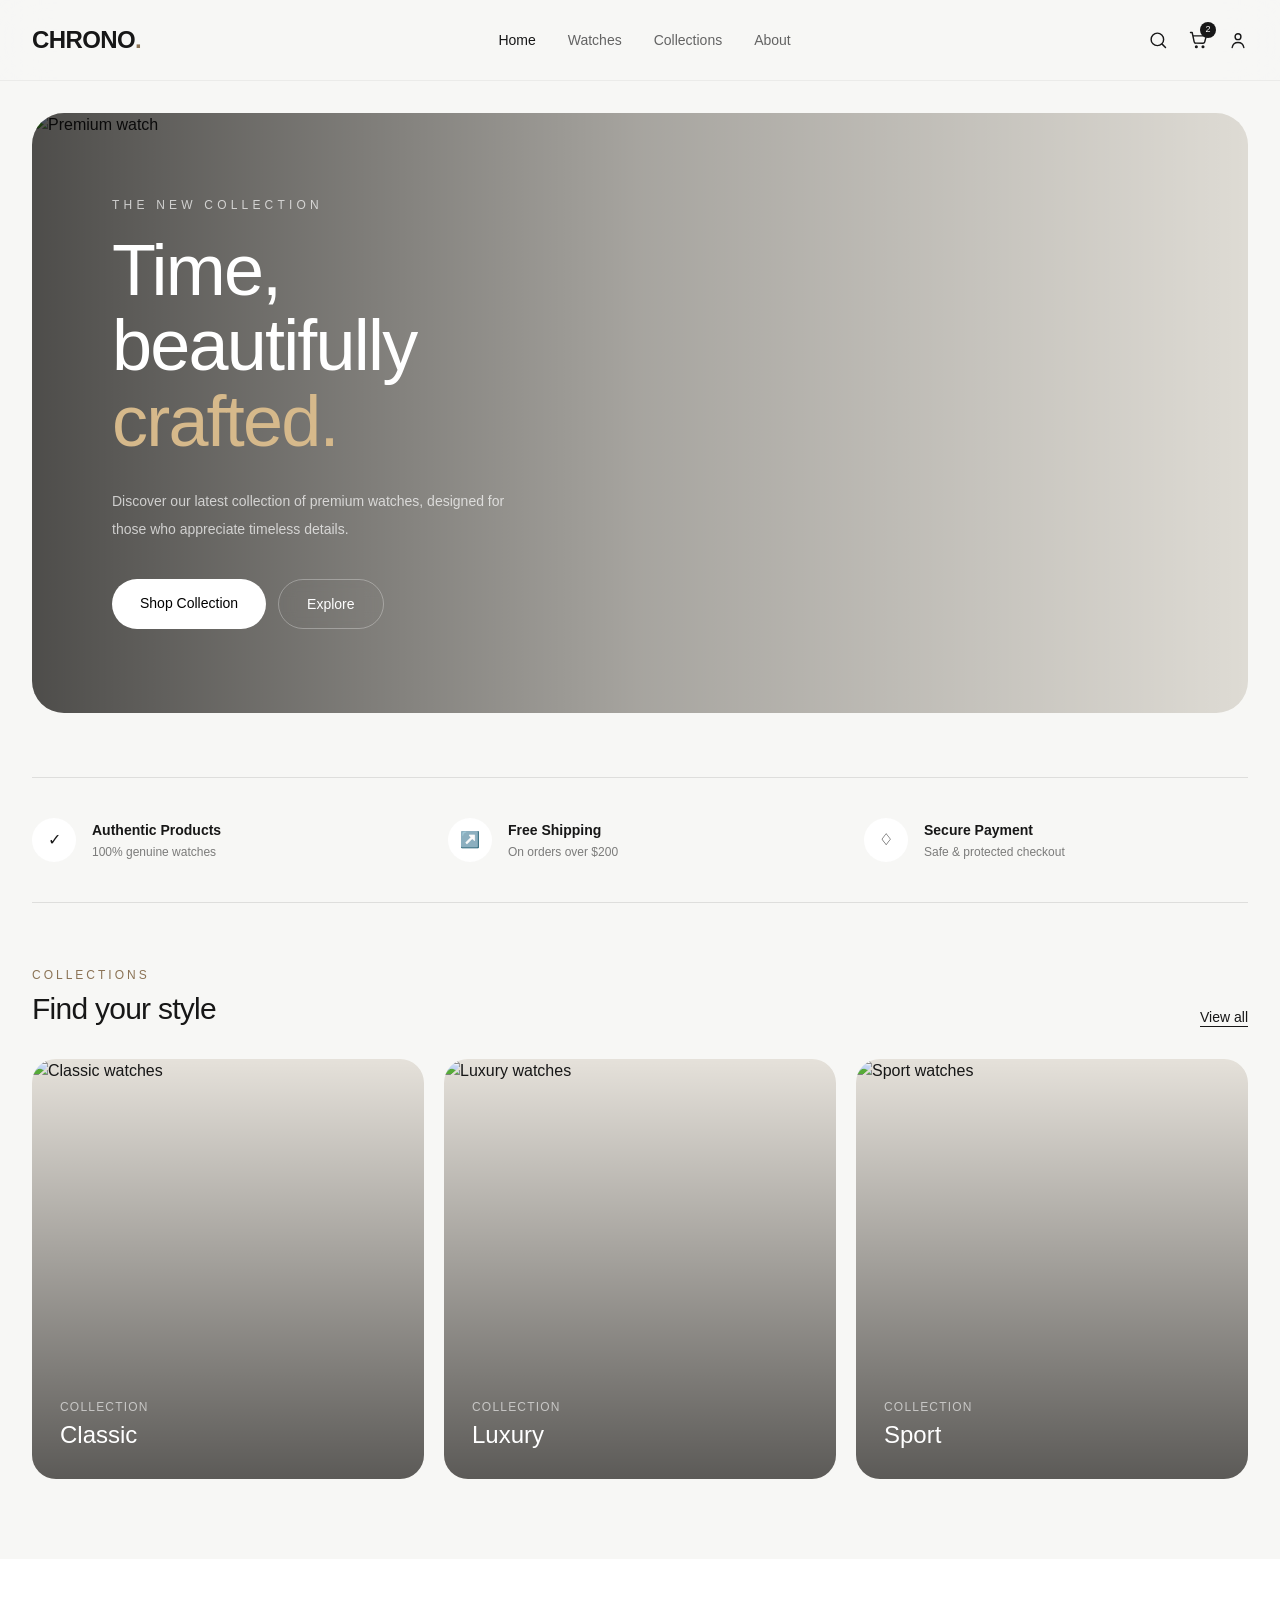
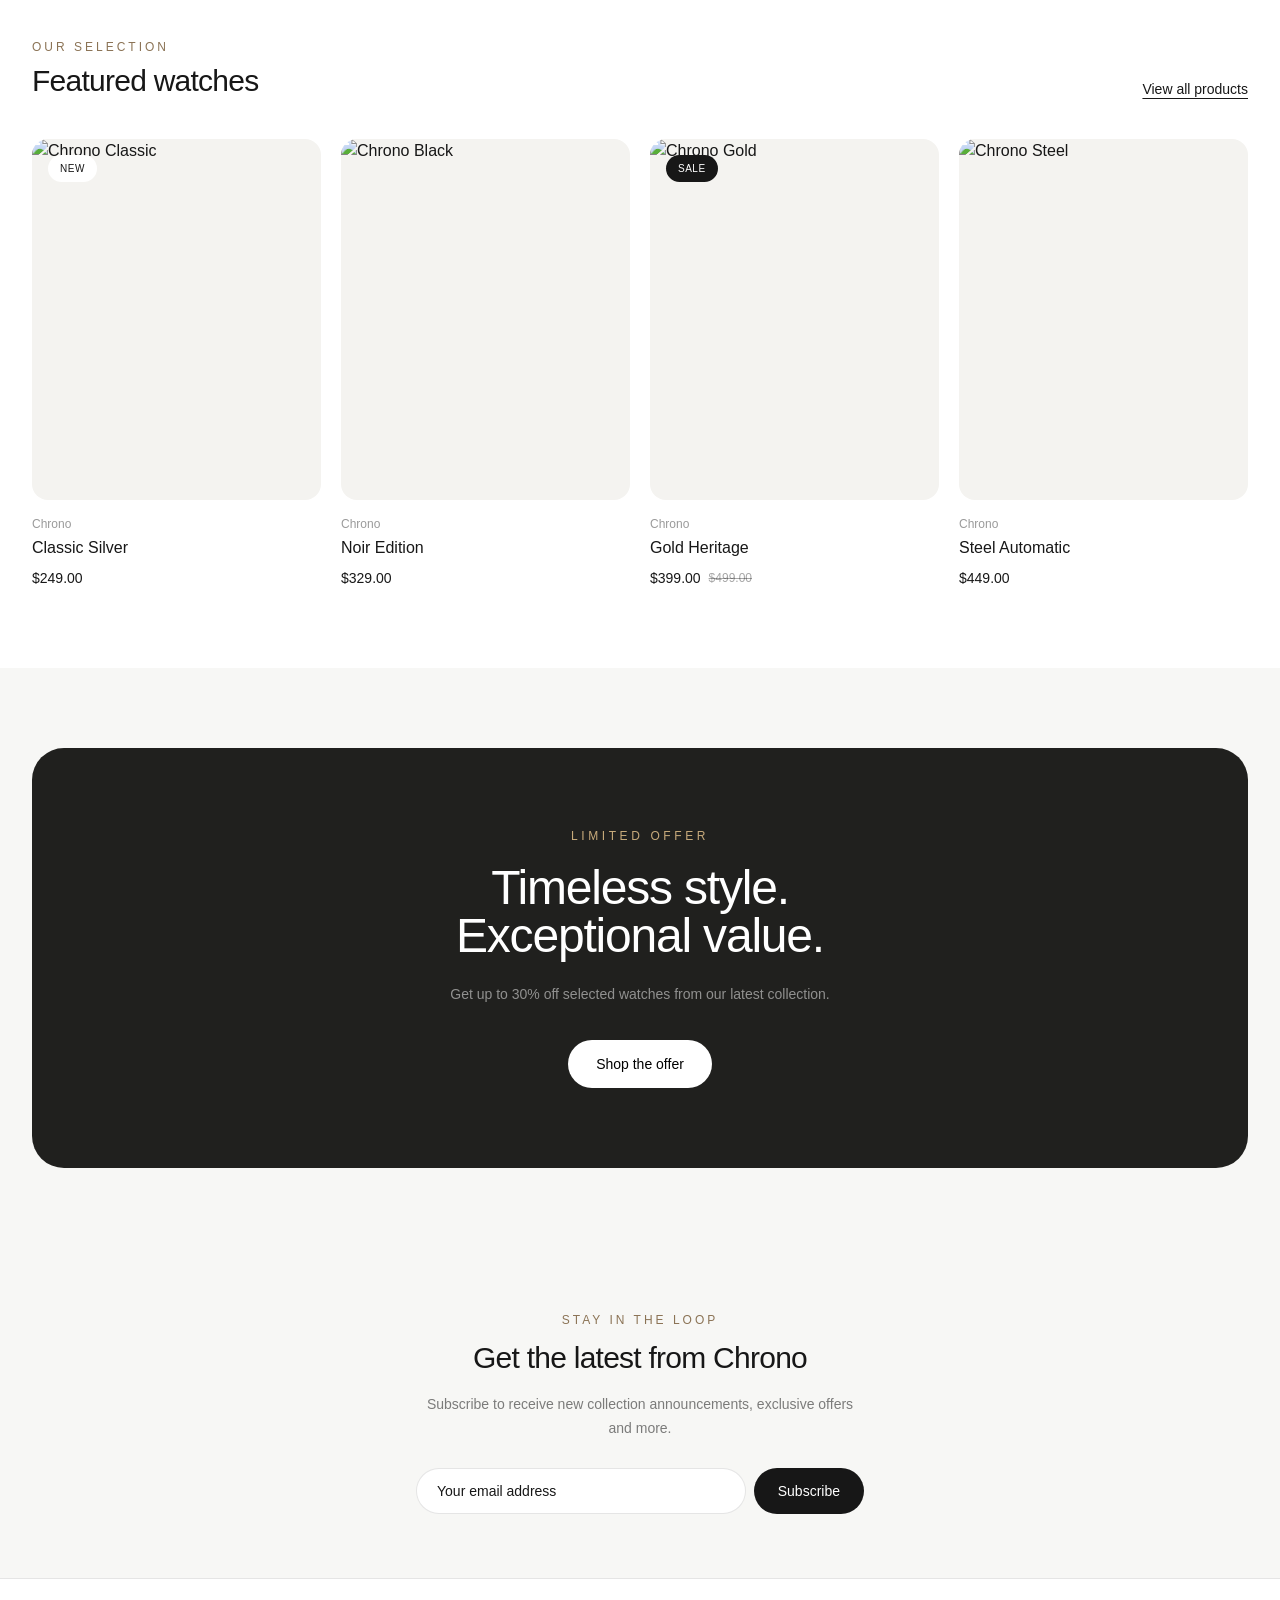
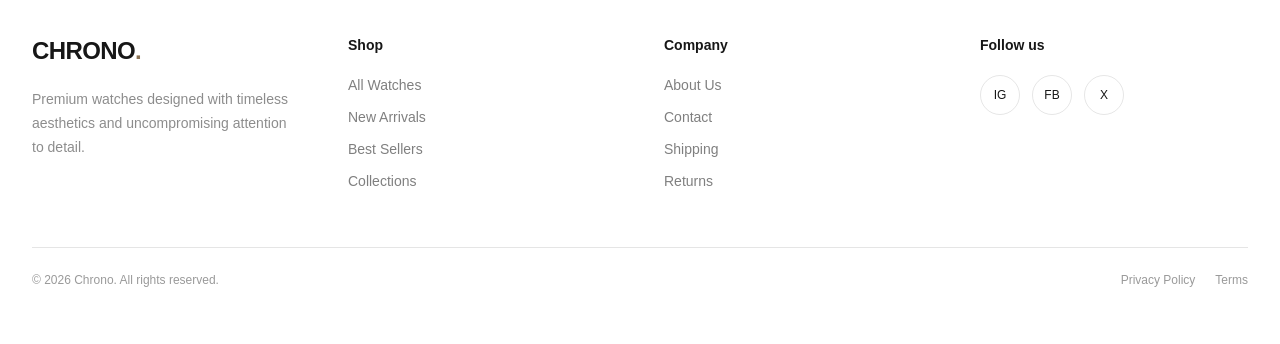
==== index.html @ 361a2988 "Initial commit - Watch Store with Tailwind CSS" ====
<!doctype html>
<html lang="en">
  <head>
    <meta charset="UTF-8" />
    <meta name="viewport" content="width=device-width, initial-scale=1.0" />
    <link href="./output.css" rel="stylesheet" />

    <title>Chrono — Premium Watches</title>

    <script src="https://cdn.tailwindcss.com"></script>

    <script>
      tailwind.config = {
        theme: {
          extend: {
            fontFamily: {
              sans: ["Inter", "sans-serif"],
            },
          },
        },
      };
    </script>
  </head>

  <body class="bg-[#f7f7f5] text-[#171717]">
    <!-- ================= HEADER ================= -->
    <header class="sticky top-0 z-50 border-b border-black/5 bg-[#f7f7f5]/90 backdrop-blur-xl">
      <div class="mx-auto flex h-20 max-w-7xl items-center justify-between px-6 lg:px-8">
        <!-- Logo -->
        <a href="#" class="text-2xl font-semibold tracking-tight"> CHRONO<span class="text-[#8b7355]">.</span> </a>

        <!-- Navigation -->
        <nav class="hidden items-center gap-8 md:flex">
          <a href="#" class="text-sm font-medium transition hover:text-[#8b7355]"> Home </a>

          <a href="#" class="text-sm text-black/60 transition hover:text-[#8b7355]"> Watches </a>

          <a href="#" class="text-sm text-black/60 transition hover:text-[#8b7355]"> Collections </a>

          <a href="#" class="text-sm text-black/60 transition hover:text-[#8b7355]"> About </a>
        </nav>

        <!-- Actions -->
        <div class="flex items-center gap-5">
          <!-- Search -->
          <button class="hidden sm:block">
            <svg xmlns="http://www.w3.org/2000/svg" class="h-5 w-5" fill="none" viewBox="0 0 24 24" stroke="currentColor" stroke-width="1.7">
              <path stroke-linecap="round" stroke-linejoin="round" d="m21 21-4.35-4.35m2.1-5.4a7.5 7.5 0 1 1-15 0 7.5 7.5 0 0 1 15 0Z" />
            </svg>
          </button>

          <!-- Cart -->
          <button class="relative">
            <svg xmlns="http://www.w3.org/2000/svg" class="h-5 w-5" fill="none" viewBox="0 0 24 24" stroke="currentColor" stroke-width="1.7">
              <path stroke-linecap="round" stroke-linejoin="round" d="M3 3h2l2.4 11.2a2 2 0 0 0 2 1.6h8.7a2 2 0 0 0 1.9-1.4L22 7H6" />
              <circle cx="10" cy="20" r="1" />
              <circle cx="18" cy="20" r="1" />
            </svg>

            <span class="absolute -right-2 -top-2 flex h-4 w-4 items-center justify-center rounded-full bg-[#171717] text-[9px] text-white"> 2 </span>
          </button>

          <!-- Account -->
          <button class="hidden sm:block">
            <svg xmlns="http://www.w3.org/2000/svg" class="h-5 w-5" fill="none" viewBox="0 0 24 24" stroke="currentColor" stroke-width="1.7">
              <circle cx="12" cy="8" r="3.5" />
              <path stroke-linecap="round" d="M5 21c.7-4 3-6 7-6s6.3 2 7 6" />
            </svg>
          </button>

          <!-- Mobile menu -->
          <button class="md:hidden">
            <svg xmlns="http://www.w3.org/2000/svg" class="h-6 w-6" fill="none" viewBox="0 0 24 24" stroke="currentColor" stroke-width="1.7">
              <path stroke-linecap="round" d="M4 7h16M4 12h16M4 17h16" />
            </svg>
          </button>
        </div>
      </div>
    </header>

    <!-- ================= HERO ================= -->
    <main>
      <section class="mx-auto max-w-7xl px-6 pt-8 lg:px-8">
        <div class="relative min-h-[600px] overflow-hidden rounded-[2rem] bg-[#dedbd4]">
          <!-- Background -->
          <img
            src="https://images.unsplash.com/photo-1523275335684-37898b6baf30?auto=format&fit=crop&w=1800&q=85"
            alt="Premium watch"
            class="absolute inset-0 h-full w-full object-cover"
          />

          <!-- Overlay -->
          <div class="absolute inset-0 bg-gradient-to-r from-black/65 via-black/25 to-transparent"></div>

          <!-- Content -->
          <div class="relative flex min-h-[600px] max-w-xl items-center px-8 py-16 sm:px-14 lg:px-20">
            <div class="text-white">
              <p class="mb-5 text-xs font-medium uppercase tracking-[0.35em] text-white/70">The New Collection</p>

              <h1 class="text-5xl font-medium leading-[1.05] tracking-tight sm:text-6xl lg:text-7xl">
                Time,
                <br />
                beautifully
                <br />
                <span class="text-[#d6b98b]">crafted.</span>
              </h1>

              <p class="mt-7 max-w-md text-sm leading-7 text-white/70">
                Discover our latest collection of premium watches, designed for those who appreciate timeless details.
              </p>

              <div class="mt-9 flex flex-wrap gap-3">
                <a href="#" class="rounded-full bg-white px-7 py-3.5 text-sm font-medium text-black transition hover:bg-[#d6b98b]">
                  Shop Collection
                </a>

                <a
                  href="#"
                  class="rounded-full border border-white/30 px-7 py-3.5 text-sm font-medium text-white backdrop-blur-sm transition hover:bg-white/10"
                >
                  Explore
                </a>
              </div>
            </div>
          </div>
        </div>
      </section>

      <!-- ================= FEATURES ================= -->
      <section class="mx-auto max-w-7xl px-6 py-16 lg:px-8">
        <div class="grid gap-8 border-y border-black/10 py-10 sm:grid-cols-3">
          <div class="flex items-center gap-4">
            <div class="flex h-11 w-11 items-center justify-center rounded-full bg-white">✓</div>

            <div>
              <h3 class="text-sm font-semibold">Authentic Products</h3>
              <p class="mt-1 text-xs text-black/50">100% genuine watches</p>
            </div>
          </div>

          <div class="flex items-center gap-4">
            <div class="flex h-11 w-11 items-center justify-center rounded-full bg-white">↗</div>

            <div>
              <h3 class="text-sm font-semibold">Free Shipping</h3>
              <p class="mt-1 text-xs text-black/50">On orders over $200</p>
            </div>
          </div>

          <div class="flex items-center gap-4">
            <div class="flex h-11 w-11 items-center justify-center rounded-full bg-white">♢</div>

            <div>
              <h3 class="text-sm font-semibold">Secure Payment</h3>
              <p class="mt-1 text-xs text-black/50">Safe & protected checkout</p>
            </div>
          </div>
        </div>
      </section>

      <!-- ================= CATEGORIES ================= -->
      <section class="mx-auto max-w-7xl px-6 pb-20 lg:px-8">
        <div class="mb-8 flex items-end justify-between">
          <div>
            <p class="text-xs uppercase tracking-[0.25em] text-[#8b7355]">Collections</p>

            <h2 class="mt-2 text-3xl font-medium tracking-tight">Find your style</h2>
          </div>

          <a href="#" class="hidden text-sm font-medium underline underline-offset-4 sm:block"> View all </a>
        </div>

        <div class="grid gap-5 sm:grid-cols-3">
          <!-- Category -->
          <a href="#" class="group relative h-[420px] overflow-hidden rounded-3xl bg-[#e5e1da]">
            <img
              src="https://images.unsplash.com/photo-1547996160-81dfa63595aa?auto=format&fit=crop&w=900&q=80"
              class="h-full w-full object-cover transition duration-700 group-hover:scale-105"
              alt="Classic watches"
            />

            <div class="absolute inset-0 bg-gradient-to-t from-black/60 to-transparent"></div>

            <div class="absolute bottom-7 left-7 text-white">
              <p class="text-xs uppercase tracking-widest text-white/60">Collection</p>
              <h3 class="mt-1 text-2xl font-medium">Classic</h3>
            </div>
          </a>

          <!-- Category -->
          <a href="#" class="group relative h-[420px] overflow-hidden rounded-3xl bg-[#e5e1da]">
            <img
              src="https://images.unsplash.com/photo-1524805444758-089113d48a6d?auto=format&fit=crop&w=900&q=80"
              class="h-full w-full object-cover transition duration-700 group-hover:scale-105"
              alt="Luxury watches"
            />

            <div class="absolute inset-0 bg-gradient-to-t from-black/60 to-transparent"></div>

            <div class="absolute bottom-7 left-7 text-white">
              <p class="text-xs uppercase tracking-widest text-white/60">Collection</p>
              <h3 class="mt-1 text-2xl font-medium">Luxury</h3>
            </div>
          </a>

          <!-- Category -->
          <a href="#" class="group relative h-[420px] overflow-hidden rounded-3xl bg-[#e5e1da]">
            <img
              src="https://images.unsplash.com/photo-1539874754764-5a96559165b0?auto=format&fit=crop&w=900&q=80"
              class="h-full w-full object-cover transition duration-700 group-hover:scale-105"
              alt="Sport watches"
            />

            <div class="absolute inset-0 bg-gradient-to-t from-black/60 to-transparent"></div>

            <div class="absolute bottom-7 left-7 text-white">
              <p class="text-xs uppercase tracking-widest text-white/60">Collection</p>
              <h3 class="mt-1 text-2xl font-medium">Sport</h3>
            </div>
          </a>
        </div>
      </section>

      <!-- ================= PRODUCTS ================= -->
      <section class="bg-white">
        <div class="mx-auto max-w-7xl px-6 py-20 lg:px-8">
          <div class="mb-10 flex items-end justify-between">
            <div>
              <p class="text-xs uppercase tracking-[0.25em] text-[#8b7355]">Our Selection</p>

              <h2 class="mt-2 text-3xl font-medium tracking-tight">Featured watches</h2>
            </div>

            <a href="#" class="hidden text-sm font-medium underline underline-offset-4 sm:block"> View all products </a>
          </div>

          <div class="grid gap-x-5 gap-y-10 sm:grid-cols-2 lg:grid-cols-4">
            <!-- Product -->
            <article class="group">
              <div class="relative aspect-[4/5] overflow-hidden rounded-2xl bg-[#f4f3f0]">
                <span class="absolute left-4 top-4 z-10 rounded-full bg-white px-3 py-1.5 text-[10px] font-medium uppercase tracking-wider">
                  New
                </span>

                <button
                  class="absolute right-4 top-4 z-10 flex h-9 w-9 items-center justify-center rounded-full bg-white opacity-0 shadow-sm transition group-hover:opacity-100"
                >
                  ♡
                </button>

                <img
                  src="https://images.unsplash.com/photo-1523170335258-f5ed11844f49?auto=format&fit=crop&w=700&q=85"
                  alt="Chrono Classic"
                  class="h-full w-full object-cover transition duration-500 group-hover:scale-105"
                />
              </div>

              <div class="mt-4">
                <p class="text-xs text-black/40">Chrono</p>
                <h3 class="mt-1 font-medium">Classic Silver</h3>
                <p class="mt-2 text-sm">$249.00</p>
              </div>
            </article>

            <!-- Product -->
            <article class="group">
              <div class="relative aspect-[4/5] overflow-hidden rounded-2xl bg-[#f4f3f0]">
                <button
                  class="absolute right-4 top-4 z-10 flex h-9 w-9 items-center justify-center rounded-full bg-white opacity-0 shadow-sm transition group-hover:opacity-100"
                >
                  ♡
                </button>

                <img
                  src="https://images.unsplash.com/photo-1508057198894-247b23fe5ade?auto=format&fit=crop&w=700&q=85"
                  alt="Chrono Black"
                  class="h-full w-full object-cover transition duration-500 group-hover:scale-105"
                />
              </div>

              <div class="mt-4">
                <p class="text-xs text-black/40">Chrono</p>
                <h3 class="mt-1 font-medium">Noir Edition</h3>
                <p class="mt-2 text-sm">$329.00</p>
              </div>
            </article>

            <!-- Product -->
            <article class="group">
              <div class="relative aspect-[4/5] overflow-hidden rounded-2xl bg-[#f4f3f0]">
                <span
                  class="absolute left-4 top-4 z-10 rounded-full bg-[#171717] px-3 py-1.5 text-[10px] font-medium uppercase tracking-wider text-white"
                >
                  Sale
                </span>

                <button
                  class="absolute right-4 top-4 z-10 flex h-9 w-9 items-center justify-center rounded-full bg-white opacity-0 shadow-sm transition group-hover:opacity-100"
                >
                  ♡
                </button>

                <img
                  src="https://images.unsplash.com/photo-1524805444758-089113d48a6d?auto=format&fit=crop&w=700&q=85"
                  alt="Chrono Gold"
                  class="h-full w-full object-cover transition duration-500 group-hover:scale-105"
                />
              </div>

              <div class="mt-4">
                <p class="text-xs text-black/40">Chrono</p>
                <h3 class="mt-1 font-medium">Gold Heritage</h3>

                <div class="mt-2 flex items-center gap-2">
                  <span class="text-sm">$399.00</span>
                  <span class="text-xs text-black/35 line-through"> $499.00 </span>
                </div>
              </div>
            </article>

            <!-- Product -->
            <article class="group">
              <div class="relative aspect-[4/5] overflow-hidden rounded-2xl bg-[#f4f3f0]">
                <button
                  class="absolute right-4 top-4 z-10 flex h-9 w-9 items-center justify-center rounded-full bg-white opacity-0 shadow-sm transition group-hover:opacity-100"
                >
                  ♡
                </button>

                <img
                  src="https://images.unsplash.com/photo-1522312346375-d1a52e2b99b3?auto=format&fit=crop&w=700&q=85"
                  alt="Chrono Steel"
                  class="h-full w-full object-cover transition duration-500 group-hover:scale-105"
                />
              </div>

              <div class="mt-4">
                <p class="text-xs text-black/40">Chrono</p>
                <h3 class="mt-1 font-medium">Steel Automatic</h3>
                <p class="mt-2 text-sm">$449.00</p>
              </div>
            </article>
          </div>
        </div>
      </section>

      <!-- ================= PROMO ================= -->
      <section class="mx-auto max-w-7xl px-6 py-20 lg:px-8">
        <div class="relative overflow-hidden rounded-[2rem] bg-[#20201e] px-8 py-20 text-center text-white sm:px-16">
          <div class="relative z-10 mx-auto max-w-2xl">
            <p class="text-xs uppercase tracking-[0.3em] text-[#c7aa7b]">Limited Offer</p>

            <h2 class="mt-5 text-4xl font-medium tracking-tight sm:text-5xl">
              Timeless style.
              <br />
              Exceptional value.
            </h2>

            <p class="mx-auto mt-5 max-w-lg text-sm leading-7 text-white/50">Get up to 30% off selected watches from our latest collection.</p>

            <a href="#" class="mt-8 inline-flex rounded-full bg-white px-7 py-3.5 text-sm font-medium text-black transition hover:bg-[#d6b98b]">
              Shop the offer
            </a>
          </div>
        </div>
      </section>

      <!-- ================= NEWSLETTER ================= -->
      <section class="mx-auto max-w-3xl px-6 py-16 text-center">
        <p class="text-xs uppercase tracking-[0.25em] text-[#8b7355]">Stay in the loop</p>

        <h2 class="mt-3 text-3xl font-medium tracking-tight">Get the latest from Chrono</h2>

        <p class="mx-auto mt-4 max-w-md text-sm leading-6 text-black/50">
          Subscribe to receive new collection announcements, exclusive offers and more.
        </p>

        <form class="mx-auto mt-7 flex max-w-md gap-2">
          <input
            type="email"
            placeholder="Your email address"
            class="min-w-0 flex-1 rounded-full border border-black/10 bg-white px-5 py-3 text-sm outline-none transition focus:border-black/30"
          />

          <button type="submit" class="rounded-full bg-[#171717] px-6 py-3 text-sm font-medium text-white transition hover:bg-[#8b7355]">
            Subscribe
          </button>
        </form>
      </section>
    </main>

    <!-- ================= FOOTER ================= -->
    <footer class="border-t border-black/10 bg-white">
      <div class="mx-auto max-w-7xl px-6 py-14 lg:px-8">
        <div class="grid gap-12 md:grid-cols-4">
          <!-- Brand -->
          <div class="md:col-span-1">
            <a href="#" class="text-2xl font-semibold tracking-tight"> CHRONO<span class="text-[#8b7355]">.</span> </a>

            <p class="mt-5 max-w-xs text-sm leading-6 text-black/45">
              Premium watches designed with timeless aesthetics and uncompromising attention to detail.
            </p>
          </div>

          <!-- Shop -->
          <div>
            <h3 class="text-sm font-semibold">Shop</h3>

            <ul class="mt-5 space-y-3 text-sm text-black/50">
              <li><a href="#" class="hover:text-black">All Watches</a></li>
              <li><a href="#" class="hover:text-black">New Arrivals</a></li>
              <li><a href="#" class="hover:text-black">Best Sellers</a></li>
              <li><a href="#" class="hover:text-black">Collections</a></li>
            </ul>
          </div>

          <!-- Company -->
          <div>
            <h3 class="text-sm font-semibold">Company</h3>

            <ul class="mt-5 space-y-3 text-sm text-black/50">
              <li><a href="#" class="hover:text-black">About Us</a></li>
              <li><a href="#" class="hover:text-black">Contact</a></li>
              <li><a href="#" class="hover:text-black">Shipping</a></li>
              <li><a href="#" class="hover:text-black">Returns</a></li>
            </ul>
          </div>

          <!-- Social -->
          <div>
            <h3 class="text-sm font-semibold">Follow us</h3>

            <div class="mt-5 flex gap-3">
              <a
                href="#"
                class="flex h-10 w-10 items-center justify-center rounded-full border border-black/10 text-xs transition hover:bg-black hover:text-white"
              >
                IG
              </a>

              <a
                href="#"
                class="flex h-10 w-10 items-center justify-center rounded-full border border-black/10 text-xs transition hover:bg-black hover:text-white"
              >
                FB
              </a>

              <a
                href="#"
                class="flex h-10 w-10 items-center justify-center rounded-full border border-black/10 text-xs transition hover:bg-black hover:text-white"
              >
                X
              </a>
            </div>
          </div>
        </div>

        <div class="mt-14 flex flex-col justify-between gap-3 border-t border-black/10 pt-6 text-xs text-black/40 sm:flex-row">
          <p>© 2026 Chrono. All rights reserved.</p>

          <div class="flex gap-5">
            <a href="#">Privacy Policy</a>
            <a href="#">Terms</a>
          </div>
        </div>
      </div>
    </footer>
  </body>
</html>
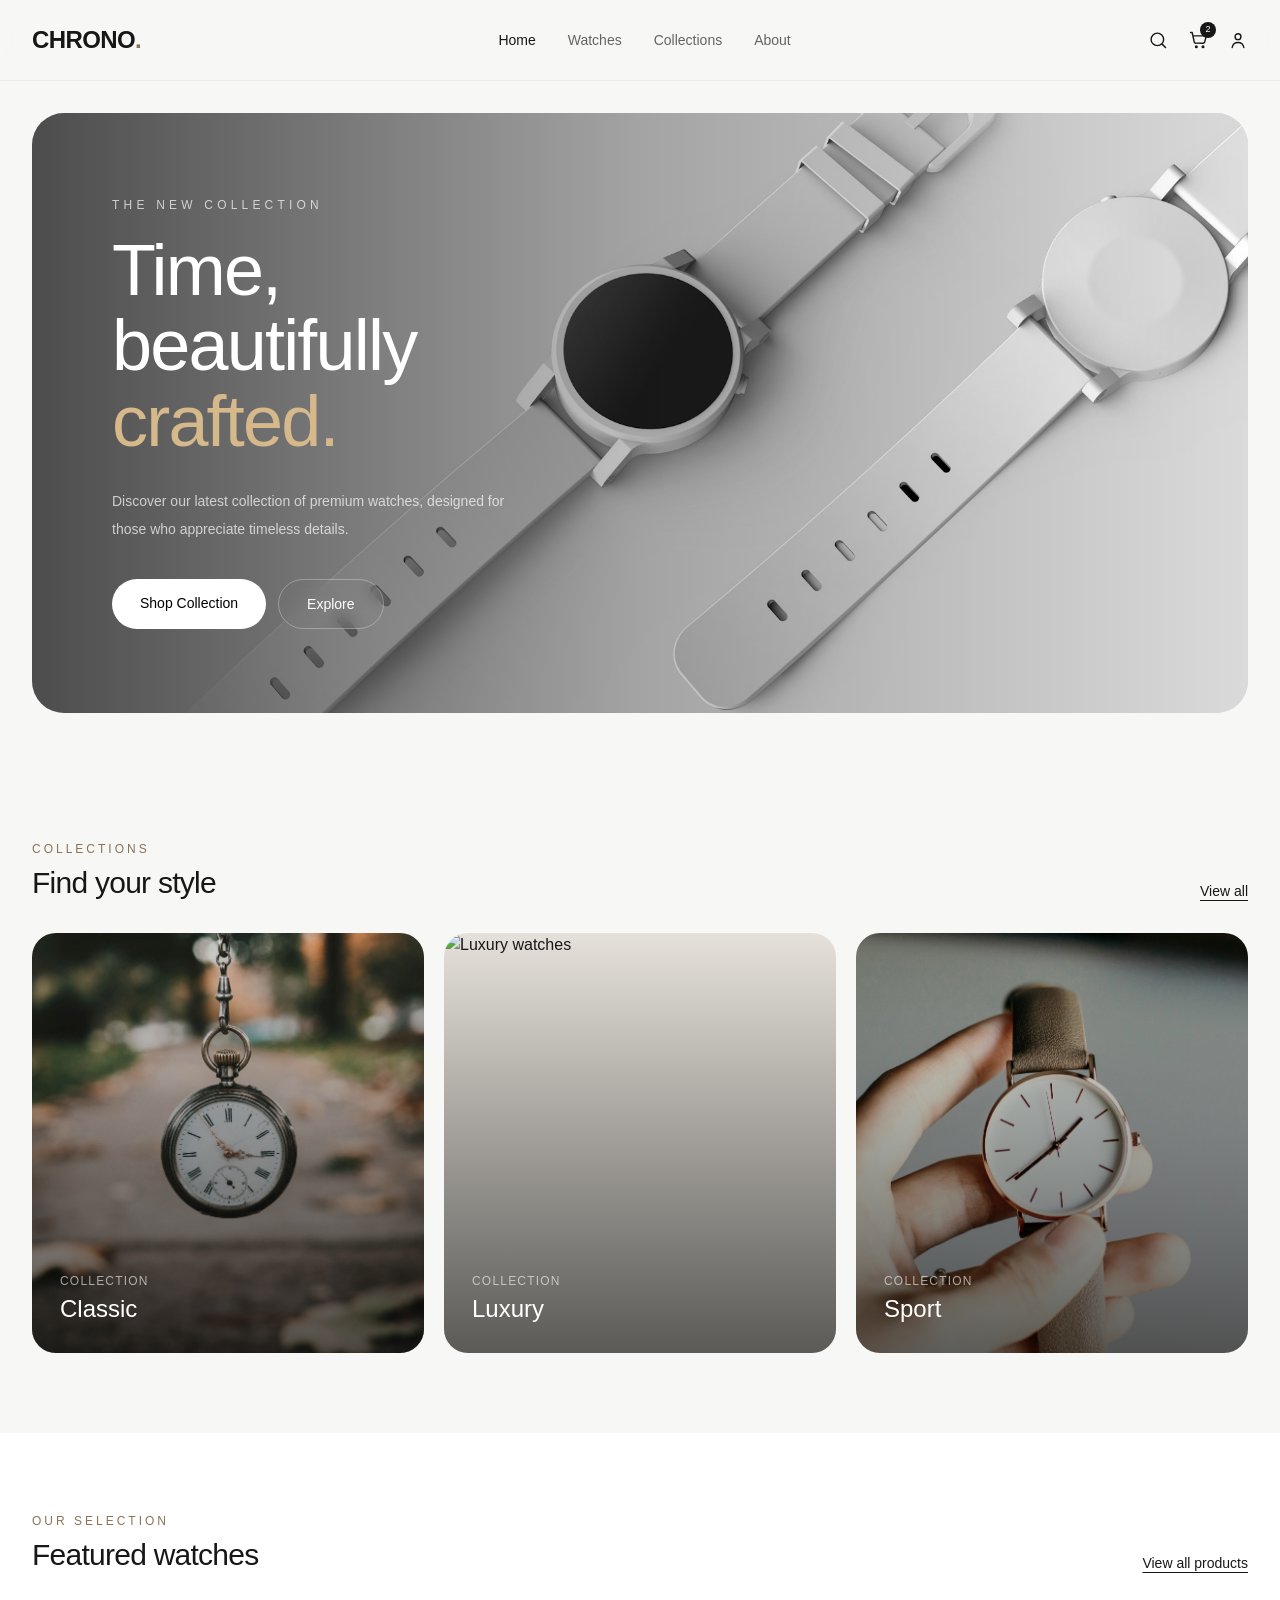
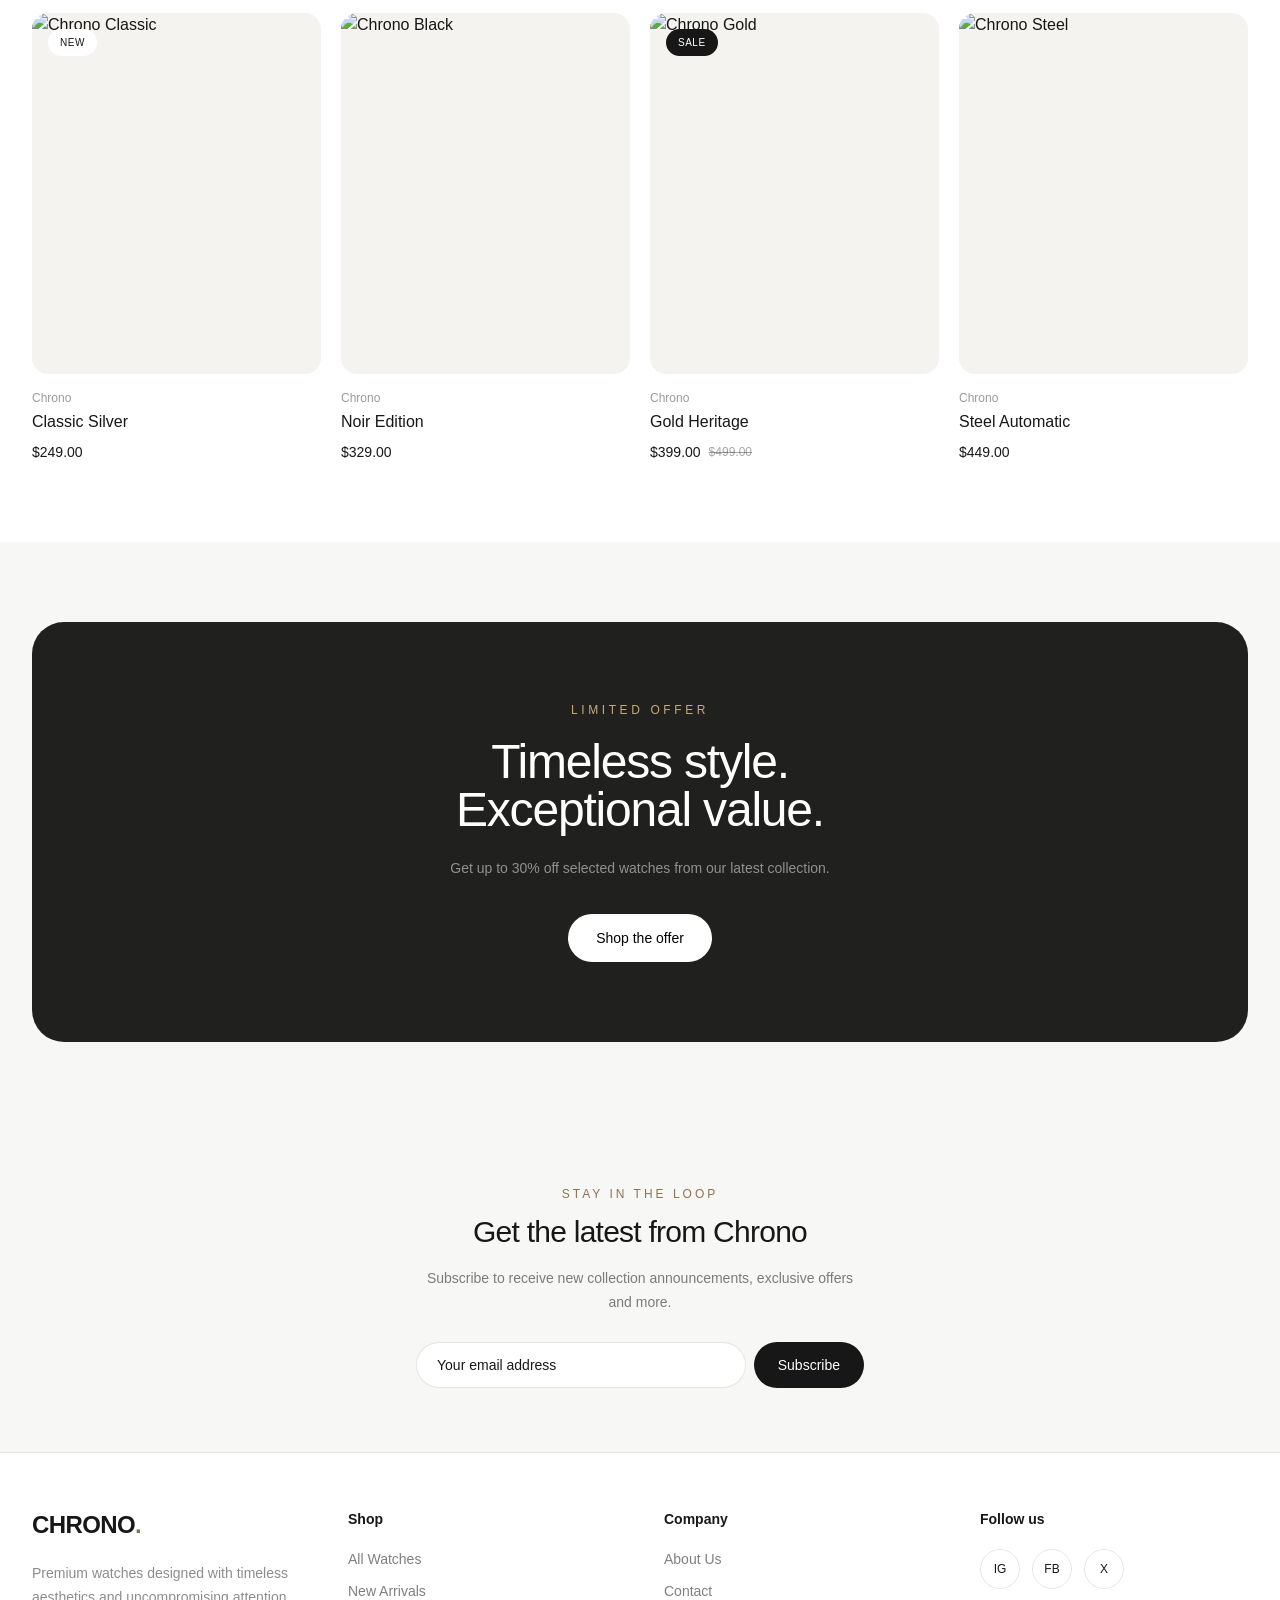
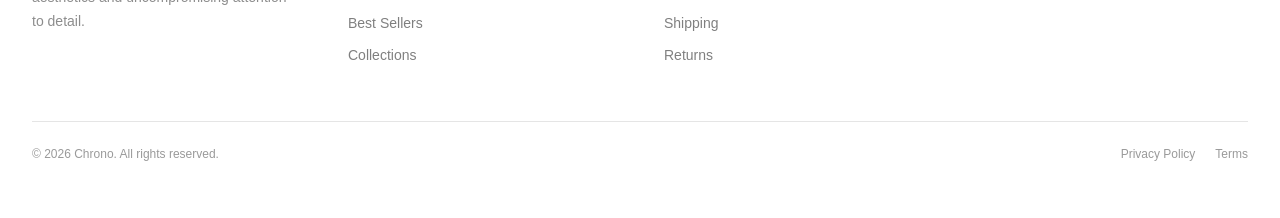
==== commit c9f77c31: "feat: add iamges for site" ====
--- a/index.html
+++ b/index.html
@@ -24,45 +24,104 @@
 
   <body class="bg-[#f7f7f5] text-[#171717]">
     <!-- ================= HEADER ================= -->
-    <header class="sticky top-0 z-50 border-b border-black/5 bg-[#f7f7f5]/90 backdrop-blur-xl">
-      <div class="mx-auto flex h-20 max-w-7xl items-center justify-between px-6 lg:px-8">
+    <header
+      class="sticky top-0 z-50 border-b border-black/5 bg-[#f7f7f5]/60 backdrop-blur-xl"
+    >
+      <div
+        class="mx-auto flex h-20 max-w-7xl items-center justify-between px-6 lg:px-8"
+      >
         <!-- Logo -->
-        <a href="#" class="text-2xl font-semibold tracking-tight"> CHRONO<span class="text-[#8b7355]">.</span> </a>
+        <a href="#" class="text-2xl font-semibold tracking-tight">
+          CHRONO<span class="text-[#8b7355]">.</span>
+        </a>
 
         <!-- Navigation -->
         <nav class="hidden items-center gap-8 md:flex">
-          <a href="#" class="text-sm font-medium transition hover:text-[#8b7355]"> Home </a>
-
-          <a href="#" class="text-sm text-black/60 transition hover:text-[#8b7355]"> Watches </a>
-
-          <a href="#" class="text-sm text-black/60 transition hover:text-[#8b7355]"> Collections </a>
-
-          <a href="#" class="text-sm text-black/60 transition hover:text-[#8b7355]"> About </a>
+          <a
+            href="#"
+            class="text-sm font-medium transition hover:text-[#8b7355]"
+          >
+            Home
+          </a>
+
+          <a
+            href="#"
+            class="text-sm text-black/60 transition hover:text-[#8b7355]"
+          >
+            Watches
+          </a>
+
+          <a
+            href="#"
+            class="text-sm text-black/60 transition hover:text-[#8b7355]"
+          >
+            Collections
+          </a>
+
+          <a
+            href="#"
+            class="text-sm text-black/60 transition hover:text-[#8b7355]"
+          >
+            About
+          </a>
         </nav>
 
         <!-- Actions -->
         <div class="flex items-center gap-5">
           <!-- Search -->
           <button class="hidden sm:block">
-            <svg xmlns="http://www.w3.org/2000/svg" class="h-5 w-5" fill="none" viewBox="0 0 24 24" stroke="currentColor" stroke-width="1.7">
-              <path stroke-linecap="round" stroke-linejoin="round" d="m21 21-4.35-4.35m2.1-5.4a7.5 7.5 0 1 1-15 0 7.5 7.5 0 0 1 15 0Z" />
+            <svg
+              xmlns="http://www.w3.org/2000/svg"
+              class="h-5 w-5"
+              fill="none"
+              viewBox="0 0 24 24"
+              stroke="currentColor"
+              stroke-width="1.7"
+            >
+              <path
+                stroke-linecap="round"
+                stroke-linejoin="round"
+                d="m21 21-4.35-4.35m2.1-5.4a7.5 7.5 0 1 1-15 0 7.5 7.5 0 0 1 15 0Z"
+              />
             </svg>
           </button>
 
           <!-- Cart -->
           <button class="relative">
-            <svg xmlns="http://www.w3.org/2000/svg" class="h-5 w-5" fill="none" viewBox="0 0 24 24" stroke="currentColor" stroke-width="1.7">
-              <path stroke-linecap="round" stroke-linejoin="round" d="M3 3h2l2.4 11.2a2 2 0 0 0 2 1.6h8.7a2 2 0 0 0 1.9-1.4L22 7H6" />
+            <svg
+              xmlns="http://www.w3.org/2000/svg"
+              class="h-5 w-5"
+              fill="none"
+              viewBox="0 0 24 24"
+              stroke="currentColor"
+              stroke-width="1.7"
+            >
+              <path
+                stroke-linecap="round"
+                stroke-linejoin="round"
+                d="M3 3h2l2.4 11.2a2 2 0 0 0 2 1.6h8.7a2 2 0 0 0 1.9-1.4L22 7H6"
+              />
               <circle cx="10" cy="20" r="1" />
               <circle cx="18" cy="20" r="1" />
             </svg>
 
-            <span class="absolute -right-2 -top-2 flex h-4 w-4 items-center justify-center rounded-full bg-[#171717] text-[9px] text-white"> 2 </span>
+            <span
+              class="absolute -right-2 -top-2 flex h-4 w-4 items-center justify-center rounded-full bg-[#171717] text-[9px] text-white"
+            >
+              2
+            </span>
           </button>
 
           <!-- Account -->
           <button class="hidden sm:block">
-            <svg xmlns="http://www.w3.org/2000/svg" class="h-5 w-5" fill="none" viewBox="0 0 24 24" stroke="currentColor" stroke-width="1.7">
+            <svg
+              xmlns="http://www.w3.org/2000/svg"
+              class="h-5 w-5"
+              fill="none"
+              viewBox="0 0 24 24"
+              stroke="currentColor"
+              stroke-width="1.7"
+            >
               <circle cx="12" cy="8" r="3.5" />
               <path stroke-linecap="round" d="M5 21c.7-4 3-6 7-6s6.3 2 7 6" />
             </svg>
@@ -70,7 +129,14 @@
 
           <!-- Mobile menu -->
           <button class="md:hidden">
-            <svg xmlns="http://www.w3.org/2000/svg" class="h-6 w-6" fill="none" viewBox="0 0 24 24" stroke="currentColor" stroke-width="1.7">
+            <svg
+              xmlns="http://www.w3.org/2000/svg"
+              class="h-6 w-6"
+              fill="none"
+              viewBox="0 0 24 24"
+              stroke="currentColor"
+              stroke-width="1.7"
+            >
               <path stroke-linecap="round" d="M4 7h16M4 12h16M4 17h16" />
             </svg>
           </button>
@@ -81,23 +147,35 @@
     <!-- ================= HERO ================= -->
     <main>
       <section class="mx-auto max-w-7xl px-6 pt-8 lg:px-8">
-        <div class="relative min-h-[600px] overflow-hidden rounded-[2rem] bg-[#dedbd4]">
+        <div
+          class="relative min-h-[600px] overflow-hidden rounded-[2rem] bg-[#dedbd4]"
+        >
           <!-- Background -->
           <img
-            src="https://images.unsplash.com/photo-1523275335684-37898b6baf30?auto=format&fit=crop&w=1800&q=85"
+            src="src/images/header_site.png"
             alt="Premium watch"
             class="absolute inset-0 h-full w-full object-cover"
           />
 
           <!-- Overlay -->
-          <div class="absolute inset-0 bg-gradient-to-r from-black/65 via-black/25 to-transparent"></div>
+          <div
+            class="absolute inset-0 bg-gradient-to-r from-black/65 via-black/25 to-transparent"
+          ></div>
 
           <!-- Content -->
-          <div class="relative flex min-h-[600px] max-w-xl items-center px-8 py-16 sm:px-14 lg:px-20">
+          <div
+            class="relative flex min-h-[600px] max-w-xl items-center px-8 py-16 sm:px-14 lg:px-20"
+          >
             <div class="text-white">
-              <p class="mb-5 text-xs font-medium uppercase tracking-[0.35em] text-white/70">The New Collection</p>
-
-              <h1 class="text-5xl font-medium leading-[1.05] tracking-tight sm:text-6xl lg:text-7xl">
+              <p
+                class="mb-5 text-xs font-medium uppercase tracking-[0.35em] text-white/70"
+              >
+                The New Collection
+              </p>
+
+              <h1
+                class="text-5xl font-medium leading-[1.05] tracking-tight sm:text-6xl lg:text-7xl"
+              >
                 Time,
                 <br />
                 beautifully
@@ -106,11 +184,15 @@
               </h1>
 
               <p class="mt-7 max-w-md text-sm leading-7 text-white/70">
-                Discover our latest collection of premium watches, designed for those who appreciate timeless details.
+                Discover our latest collection of premium watches, designed for
+                those who appreciate timeless details.
               </p>
 
               <div class="mt-9 flex flex-wrap gap-3">
-                <a href="#" class="rounded-full bg-white px-7 py-3.5 text-sm font-medium text-black transition hover:bg-[#d6b98b]">
+                <a
+                  href="#"
+                  class="rounded-full bg-white px-7 py-3.5 text-sm font-medium text-black transition hover:bg-[#d6b98b]"
+                >
                   Shop Collection
                 </a>
 
@@ -128,9 +210,13 @@
 
       <!-- ================= FEATURES ================= -->
       <section class="mx-auto max-w-7xl px-6 py-16 lg:px-8">
-        <div class="grid gap-8 border-y border-black/10 py-10 sm:grid-cols-3">
+        <!-- <div class="grid gap-8 border-y border-black/10 py-10 sm:grid-cols-3">
           <div class="flex items-center gap-4">
-            <div class="flex h-11 w-11 items-center justify-center rounded-full bg-white">✓</div>
+            <div
+              class="flex h-11 w-11 items-center justify-center rounded-full bg-white"
+            >
+              ✓
+            </div>
 
             <div>
               <h3 class="text-sm font-semibold">Authentic Products</h3>
@@ -139,7 +225,11 @@
           </div>
 
           <div class="flex items-center gap-4">
-            <div class="flex h-11 w-11 items-center justify-center rounded-full bg-white">↗</div>
+            <div
+              class="flex h-11 w-11 items-center justify-center rounded-full bg-white"
+            >
+              ↗
+            </div>
 
             <div>
               <h3 class="text-sm font-semibold">Free Shipping</h3>
@@ -148,73 +238,109 @@
           </div>
 
           <div class="flex items-center gap-4">
-            <div class="flex h-11 w-11 items-center justify-center rounded-full bg-white">♢</div>
+            <div
+              class="flex h-11 w-11 items-center justify-center rounded-full bg-white"
+            >
+              ♢
+            </div>
 
             <div>
               <h3 class="text-sm font-semibold">Secure Payment</h3>
-              <p class="mt-1 text-xs text-black/50">Safe & protected checkout</p>
-            </div>
-          </div>
-        </div>
+              <p class="mt-1 text-xs text-black/50">
+                Safe & protected checkout
+              </p>
+            </div>
+          </div>
+        </div> -->
       </section>
 
       <!-- ================= CATEGORIES ================= -->
       <section class="mx-auto max-w-7xl px-6 pb-20 lg:px-8">
         <div class="mb-8 flex items-end justify-between">
           <div>
-            <p class="text-xs uppercase tracking-[0.25em] text-[#8b7355]">Collections</p>
-
-            <h2 class="mt-2 text-3xl font-medium tracking-tight">Find your style</h2>
-          </div>
-
-          <a href="#" class="hidden text-sm font-medium underline underline-offset-4 sm:block"> View all </a>
+            <p class="text-xs uppercase tracking-[0.25em] text-[#8b7355]">
+              Collections
+            </p>
+
+            <h2 class="mt-2 text-3xl font-medium tracking-tight">
+              Find your style
+            </h2>
+          </div>
+
+          <a
+            href="#"
+            class="hidden text-sm font-medium underline underline-offset-4 sm:block"
+          >
+            View all
+          </a>
         </div>
 
         <div class="grid gap-5 sm:grid-cols-3">
           <!-- Category -->
-          <a href="#" class="group relative h-[420px] overflow-hidden rounded-3xl bg-[#e5e1da]">
+          <a
+            href="#"
+            class="group relative h-[420px] overflow-hidden rounded-3xl bg-[#e5e1da]"
+          >
             <img
-              src="https://images.unsplash.com/photo-1547996160-81dfa63595aa?auto=format&fit=crop&w=900&q=80"
+              src="./src/images/products/1.jpg"
               class="h-full w-full object-cover transition duration-700 group-hover:scale-105"
               alt="Classic watches"
             />
 
-            <div class="absolute inset-0 bg-gradient-to-t from-black/60 to-transparent"></div>
+            <div
+              class="absolute inset-0 bg-gradient-to-t from-black/60 to-transparent"
+            ></div>
 
             <div class="absolute bottom-7 left-7 text-white">
-              <p class="text-xs uppercase tracking-widest text-white/60">Collection</p>
+              <p class="text-xs uppercase tracking-widest text-white/60">
+                Collection
+              </p>
               <h3 class="mt-1 text-2xl font-medium">Classic</h3>
             </div>
           </a>
 
           <!-- Category -->
-          <a href="#" class="group relative h-[420px] overflow-hidden rounded-3xl bg-[#e5e1da]">
+          <a
+            href="#"
+            class="group relative h-[420px] overflow-hidden rounded-3xl bg-[#e5e1da]"
+          >
             <img
-              src="https://images.unsplash.com/photo-1524805444758-089113d48a6d?auto=format&fit=crop&w=900&q=80"
+              src="./src/images/products/2.jpg"
               class="h-full w-full object-cover transition duration-700 group-hover:scale-105"
               alt="Luxury watches"
             />
 
-            <div class="absolute inset-0 bg-gradient-to-t from-black/60 to-transparent"></div>
+            <div
+              class="absolute inset-0 bg-gradient-to-t from-black/60 to-transparent"
+            ></div>
 
             <div class="absolute bottom-7 left-7 text-white">
-              <p class="text-xs uppercase tracking-widest text-white/60">Collection</p>
+              <p class="text-xs uppercase tracking-widest text-white/60">
+                Collection
+              </p>
               <h3 class="mt-1 text-2xl font-medium">Luxury</h3>
             </div>
           </a>
 
           <!-- Category -->
-          <a href="#" class="group relative h-[420px] overflow-hidden rounded-3xl bg-[#e5e1da]">
+          <a
+            href="#"
+            class="group relative h-[420px] overflow-hidden rounded-3xl bg-[#e5e1da]"
+          >
             <img
-              src="https://images.unsplash.com/photo-1539874754764-5a96559165b0?auto=format&fit=crop&w=900&q=80"
+              src="./src/images/products/3.jpg"
               class="h-full w-full object-cover transition duration-700 group-hover:scale-105"
               alt="Sport watches"
             />
 
-            <div class="absolute inset-0 bg-gradient-to-t from-black/60 to-transparent"></div>
+            <div
+              class="absolute inset-0 bg-gradient-to-t from-black/60 to-transparent"
+            ></div>
 
             <div class="absolute bottom-7 left-7 text-white">
-              <p class="text-xs uppercase tracking-widest text-white/60">Collection</p>
+              <p class="text-xs uppercase tracking-widest text-white/60">
+                Collection
+              </p>
               <h3 class="mt-1 text-2xl font-medium">Sport</h3>
             </div>
           </a>
@@ -226,19 +352,32 @@
         <div class="mx-auto max-w-7xl px-6 py-20 lg:px-8">
           <div class="mb-10 flex items-end justify-between">
             <div>
-              <p class="text-xs uppercase tracking-[0.25em] text-[#8b7355]">Our Selection</p>
-
-              <h2 class="mt-2 text-3xl font-medium tracking-tight">Featured watches</h2>
-            </div>
-
-            <a href="#" class="hidden text-sm font-medium underline underline-offset-4 sm:block"> View all products </a>
+              <p class="text-xs uppercase tracking-[0.25em] text-[#8b7355]">
+                Our Selection
+              </p>
+
+              <h2 class="mt-2 text-3xl font-medium tracking-tight">
+                Featured watches
+              </h2>
+            </div>
+
+            <a
+              href="#"
+              class="hidden text-sm font-medium underline underline-offset-4 sm:block"
+            >
+              View all products
+            </a>
           </div>
 
           <div class="grid gap-x-5 gap-y-10 sm:grid-cols-2 lg:grid-cols-4">
             <!-- Product -->
             <article class="group">
-              <div class="relative aspect-[4/5] overflow-hidden rounded-2xl bg-[#f4f3f0]">
-                <span class="absolute left-4 top-4 z-10 rounded-full bg-white px-3 py-1.5 text-[10px] font-medium uppercase tracking-wider">
+              <div
+                class="relative aspect-[4/5] overflow-hidden rounded-2xl bg-[#f4f3f0]"
+              >
+                <span
+                  class="absolute left-4 top-4 z-10 rounded-full bg-white px-3 py-1.5 text-[10px] font-medium uppercase tracking-wider"
+                >
                   New
                 </span>
 
@@ -249,7 +388,7 @@
                 </button>
 
                 <img
-                  src="https://images.unsplash.com/photo-1523170335258-f5ed11844f49?auto=format&fit=crop&w=700&q=85"
+                  src="./src/images/products/4.jpg"
                   alt="Chrono Classic"
                   class="h-full w-full object-cover transition duration-500 group-hover:scale-105"
                 />
@@ -264,7 +403,9 @@
 
             <!-- Product -->
             <article class="group">
-              <div class="relative aspect-[4/5] overflow-hidden rounded-2xl bg-[#f4f3f0]">
+              <div
+                class="relative aspect-[4/5] overflow-hidden rounded-2xl bg-[#f4f3f0]"
+              >
                 <button
                   class="absolute right-4 top-4 z-10 flex h-9 w-9 items-center justify-center rounded-full bg-white opacity-0 shadow-sm transition group-hover:opacity-100"
                 >
@@ -272,7 +413,7 @@
                 </button>
 
                 <img
-                  src="https://images.unsplash.com/photo-1508057198894-247b23fe5ade?auto=format&fit=crop&w=700&q=85"
+                  src="./src/images/products/5.jpg"
                   alt="Chrono Black"
                   class="h-full w-full object-cover transition duration-500 group-hover:scale-105"
                 />
@@ -287,7 +428,9 @@
 
             <!-- Product -->
             <article class="group">
-              <div class="relative aspect-[4/5] overflow-hidden rounded-2xl bg-[#f4f3f0]">
+              <div
+                class="relative aspect-[4/5] overflow-hidden rounded-2xl bg-[#f4f3f0]"
+              >
                 <span
                   class="absolute left-4 top-4 z-10 rounded-full bg-[#171717] px-3 py-1.5 text-[10px] font-medium uppercase tracking-wider text-white"
                 >
@@ -301,7 +444,7 @@
                 </button>
 
                 <img
-                  src="https://images.unsplash.com/photo-1524805444758-089113d48a6d?auto=format&fit=crop&w=700&q=85"
+                  src="./src/images/products/6.jpg"
                   alt="Chrono Gold"
                   class="h-full w-full object-cover transition duration-500 group-hover:scale-105"
                 />
@@ -313,14 +456,18 @@
 
                 <div class="mt-2 flex items-center gap-2">
                   <span class="text-sm">$399.00</span>
-                  <span class="text-xs text-black/35 line-through"> $499.00 </span>
+                  <span class="text-xs text-black/35 line-through">
+                    $499.00
+                  </span>
                 </div>
               </div>
             </article>
 
             <!-- Product -->
             <article class="group">
-              <div class="relative aspect-[4/5] overflow-hidden rounded-2xl bg-[#f4f3f0]">
+              <div
+                class="relative aspect-[4/5] overflow-hidden rounded-2xl bg-[#f4f3f0]"
+              >
                 <button
                   class="absolute right-4 top-4 z-10 flex h-9 w-9 items-center justify-center rounded-full bg-white opacity-0 shadow-sm transition group-hover:opacity-100"
                 >
@@ -328,7 +475,7 @@
                 </button>
 
                 <img
-                  src="https://images.unsplash.com/photo-1522312346375-d1a52e2b99b3?auto=format&fit=crop&w=700&q=85"
+                  src="./src/images/products/7.jpg"
                   alt="Chrono Steel"
                   class="h-full w-full object-cover transition duration-500 group-hover:scale-105"
                 />
@@ -346,9 +493,13 @@
 
       <!-- ================= PROMO ================= -->
       <section class="mx-auto max-w-7xl px-6 py-20 lg:px-8">
-        <div class="relative overflow-hidden rounded-[2rem] bg-[#20201e] px-8 py-20 text-center text-white sm:px-16">
+        <div
+          class="relative overflow-hidden rounded-[2rem] bg-[#20201e] px-8 py-20 text-center text-white sm:px-16"
+        >
           <div class="relative z-10 mx-auto max-w-2xl">
-            <p class="text-xs uppercase tracking-[0.3em] text-[#c7aa7b]">Limited Offer</p>
+            <p class="text-xs uppercase tracking-[0.3em] text-[#c7aa7b]">
+              Limited Offer
+            </p>
 
             <h2 class="mt-5 text-4xl font-medium tracking-tight sm:text-5xl">
               Timeless style.
@@ -356,9 +507,14 @@
               Exceptional value.
             </h2>
 
-            <p class="mx-auto mt-5 max-w-lg text-sm leading-7 text-white/50">Get up to 30% off selected watches from our latest collection.</p>
-
-            <a href="#" class="mt-8 inline-flex rounded-full bg-white px-7 py-3.5 text-sm font-medium text-black transition hover:bg-[#d6b98b]">
+            <p class="mx-auto mt-5 max-w-lg text-sm leading-7 text-white/50">
+              Get up to 30% off selected watches from our latest collection.
+            </p>
+
+            <a
+              href="#"
+              class="mt-8 inline-flex rounded-full bg-white px-7 py-3.5 text-sm font-medium text-black transition hover:bg-[#d6b98b]"
+            >
               Shop the offer
             </a>
           </div>
@@ -367,12 +523,17 @@
 
       <!-- ================= NEWSLETTER ================= -->
       <section class="mx-auto max-w-3xl px-6 py-16 text-center">
-        <p class="text-xs uppercase tracking-[0.25em] text-[#8b7355]">Stay in the loop</p>
-
-        <h2 class="mt-3 text-3xl font-medium tracking-tight">Get the latest from Chrono</h2>
+        <p class="text-xs uppercase tracking-[0.25em] text-[#8b7355]">
+          Stay in the loop
+        </p>
+
+        <h2 class="mt-3 text-3xl font-medium tracking-tight">
+          Get the latest from Chrono
+        </h2>
 
         <p class="mx-auto mt-4 max-w-md text-sm leading-6 text-black/50">
-          Subscribe to receive new collection announcements, exclusive offers and more.
+          Subscribe to receive new collection announcements, exclusive offers
+          and more.
         </p>
 
         <form class="mx-auto mt-7 flex max-w-md gap-2">
@@ -382,7 +543,10 @@
             class="min-w-0 flex-1 rounded-full border border-black/10 bg-white px-5 py-3 text-sm outline-none transition focus:border-black/30"
           />
 
-          <button type="submit" class="rounded-full bg-[#171717] px-6 py-3 text-sm font-medium text-white transition hover:bg-[#8b7355]">
+          <button
+            type="submit"
+            class="rounded-full bg-[#171717] px-6 py-3 text-sm font-medium text-white transition hover:bg-[#8b7355]"
+          >
             Subscribe
           </button>
         </form>
@@ -395,10 +559,13 @@
         <div class="grid gap-12 md:grid-cols-4">
           <!-- Brand -->
           <div class="md:col-span-1">
-            <a href="#" class="text-2xl font-semibold tracking-tight"> CHRONO<span class="text-[#8b7355]">.</span> </a>
+            <a href="#" class="text-2xl font-semibold tracking-tight">
+              CHRONO<span class="text-[#8b7355]">.</span>
+            </a>
 
             <p class="mt-5 max-w-xs text-sm leading-6 text-black/45">
-              Premium watches designed with timeless aesthetics and uncompromising attention to detail.
+              Premium watches designed with timeless aesthetics and
+              uncompromising attention to detail.
             </p>
           </div>
 
@@ -455,7 +622,9 @@
           </div>
         </div>
 
-        <div class="mt-14 flex flex-col justify-between gap-3 border-t border-black/10 pt-6 text-xs text-black/40 sm:flex-row">
+        <div
+          class="mt-14 flex flex-col justify-between gap-3 border-t border-black/10 pt-6 text-xs text-black/40 sm:flex-row"
+        >
           <p>© 2026 Chrono. All rights reserved.</p>
 
           <div class="flex gap-5">
--- a/output.css
+++ b/output.css
@@ -0,0 +1,1144 @@
+/*! tailwindcss v4.3.3 | MIT License | https://tailwindcss.com */
+@layer properties;
+@layer theme, base, components, utilities;
+@layer theme {
+  :root, :host {
+    --font-sans: -apple-system, BlinkMacSystemFont, "Segoe UI", Roboto, "Helvetica Neue",
+      "Noto Sans", Arial, sans-serif, "Apple Color Emoji", "Segoe UI Emoji",
+      "Segoe UI Symbol", "Noto Color Emoji";
+    --font-mono: ui-monospace, SFMono-Regular, Menlo, Monaco, Consolas, "Liberation Mono",
+      "Courier New", monospace;
+    --color-black: #000;
+    --color-white: #fff;
+    --spacing: 0.25rem;
+    --container-xs: 20rem;
+    --container-md: 28rem;
+    --container-lg: 32rem;
+    --container-xl: 36rem;
+    --container-2xl: 42rem;
+    --container-3xl: 48rem;
+    --container-7xl: 80rem;
+    --text-xs: 0.75rem;
+    --text-xs--line-height: calc(1 / 0.75);
+    --text-sm: 0.875rem;
+    --text-sm--line-height: calc(1.25 / 0.875);
+    --text-2xl: 1.5rem;
+    --text-2xl--line-height: calc(2 / 1.5);
+    --text-3xl: 1.875rem;
+    --text-3xl--line-height: calc(2.25 / 1.875);
+    --text-4xl: 2.25rem;
+    --text-4xl--line-height: calc(2.5 / 2.25);
+    --text-5xl: 3rem;
+    --text-5xl--line-height: 1;
+    --text-6xl: 3.75rem;
+    --text-6xl--line-height: 1;
+    --text-7xl: 4.5rem;
+    --text-7xl--line-height: 1;
+    --font-weight-medium: 500;
+    --font-weight-semibold: 600;
+    --tracking-tight: -0.025em;
+    --tracking-wider: 0.05em;
+    --tracking-widest: 0.1em;
+    --radius-2xl: 1rem;
+    --radius-3xl: 1.5rem;
+    --blur-sm: 8px;
+    --blur-xl: 24px;
+    --default-transition-duration: 150ms;
+    --default-transition-timing-function: cubic-bezier(0.4, 0, 0.2, 1);
+    --default-font-family: var(--font-sans);
+    --default-mono-font-family: var(--font-mono);
+  }
+}
+@layer base {
+  *, ::after, ::before, ::backdrop, ::file-selector-button {
+    box-sizing: border-box;
+    margin: 0;
+    padding: 0;
+    border: 0 solid;
+  }
+  html, :host {
+    line-height: 1.5;
+    -webkit-text-size-adjust: 100%;
+    tab-size: 4;
+    font-family: var(--default-font-family, -apple-system, BlinkMacSystemFont, "Segoe UI", Roboto, "Helvetica Neue", "Noto Sans", Arial, sans-serif, "Apple Color Emoji", "Segoe UI Emoji", "Segoe UI Symbol", "Noto Color Emoji");
+    font-feature-settings: var(--default-font-feature-settings, normal);
+    font-variation-settings: var(--default-font-variation-settings, normal);
+    -webkit-tap-highlight-color: transparent;
+  }
+  hr {
+    height: 0;
+    color: inherit;
+    border-top-width: 1px;
+  }
+  abbr:where([title]) {
+    -webkit-text-decoration: underline dotted;
+    text-decoration: underline dotted;
+  }
+  h1, h2, h3, h4, h5, h6 {
+    font-size: inherit;
+    font-weight: inherit;
+  }
+  a {
+    color: inherit;
+    -webkit-text-decoration: inherit;
+    text-decoration: inherit;
+  }
+  b, strong {
+    font-weight: bolder;
+  }
+  code, kbd, samp, pre {
+    font-family: var(--default-mono-font-family, ui-monospace, SFMono-Regular, Menlo, Monaco, Consolas, "Liberation Mono", "Courier New", monospace);
+    font-feature-settings: var(--default-mono-font-feature-settings, normal);
+    font-variation-settings: var(--default-mono-font-variation-settings, normal);
+    font-size: 1em;
+  }
+  small {
+    font-size: 80%;
+  }
+  sub, sup {
+    font-size: 75%;
+    line-height: 0;
+    position: relative;
+    vertical-align: baseline;
+  }
+  sub {
+    bottom: -0.25em;
+  }
+  sup {
+    top: -0.5em;
+  }
+  table {
+    text-indent: 0;
+    border-color: inherit;
+    border-collapse: collapse;
+  }
+  :-moz-focusring:where(:not(iframe)) {
+    outline: auto;
+  }
+  progress {
+    vertical-align: baseline;
+  }
+  summary {
+    display: list-item;
+  }
+  ol, ul, menu {
+    list-style: none;
+  }
+  img, svg, video, canvas, audio, iframe, embed, object {
+    display: block;
+    vertical-align: middle;
+  }
+  img, video {
+    max-width: 100%;
+    height: auto;
+  }
+  button, input, select, optgroup, textarea, ::file-selector-button {
+    font: inherit;
+    font-feature-settings: inherit;
+    font-variation-settings: inherit;
+    letter-spacing: inherit;
+    color: inherit;
+    border-radius: 0;
+    background-color: transparent;
+    opacity: 1;
+  }
+  :where(select:is([multiple], [size])) optgroup {
+    font-weight: bolder;
+  }
+  :where(select:is([multiple], [size])) optgroup option {
+    padding-inline-start: 20px;
+  }
+  ::file-selector-button {
+    margin-inline-end: 4px;
+  }
+  ::placeholder {
+    opacity: 1;
+  }
+  @supports (not (-webkit-appearance: -apple-pay-button))  or (contain-intrinsic-size: 1px) {
+    ::placeholder {
+      color: currentcolor;
+      @supports (color: color-mix(in lab, red, red)) {
+        color: color-mix(in oklab, currentcolor 50%, transparent);
+      }
+    }
+  }
+  textarea {
+    resize: vertical;
+  }
+  ::-webkit-search-decoration {
+    -webkit-appearance: none;
+  }
+  ::-webkit-date-and-time-value {
+    min-height: 1lh;
+    text-align: inherit;
+  }
+  ::-webkit-datetime-edit {
+    display: inline-flex;
+  }
+  ::-webkit-datetime-edit-fields-wrapper {
+    padding: 0;
+  }
+  ::-webkit-datetime-edit, ::-webkit-datetime-edit-year-field, ::-webkit-datetime-edit-month-field, ::-webkit-datetime-edit-day-field, ::-webkit-datetime-edit-hour-field, ::-webkit-datetime-edit-minute-field, ::-webkit-datetime-edit-second-field, ::-webkit-datetime-edit-millisecond-field, ::-webkit-datetime-edit-meridiem-field {
+    padding-block: 0;
+  }
+  ::-webkit-calendar-picker-indicator {
+    line-height: 1;
+  }
+  :-moz-ui-invalid {
+    box-shadow: none;
+  }
+  button, input:where([type="button"], [type="reset"], [type="submit"]), ::file-selector-button {
+    appearance: button;
+  }
+  ::-webkit-inner-spin-button, ::-webkit-outer-spin-button {
+    height: auto;
+  }
+  [hidden]:where(:not([hidden="until-found"])) {
+    display: none !important;
+  }
+}
+@layer utilities {
+  .absolute {
+    position: absolute;
+  }
+  .relative {
+    position: relative;
+  }
+  .sticky {
+    position: sticky;
+  }
+  .inset-0 {
+    inset: 0px;
+  }
+  .-top-2 {
+    top: calc(var(--spacing) * -2);
+  }
+  .top-0 {
+    top: 0px;
+  }
+  .top-4 {
+    top: calc(var(--spacing) * 4);
+  }
+  .-right-2 {
+    right: calc(var(--spacing) * -2);
+  }
+  .right-4 {
+    right: calc(var(--spacing) * 4);
+  }
+  .bottom-7 {
+    bottom: calc(var(--spacing) * 7);
+  }
+  .left-4 {
+    left: calc(var(--spacing) * 4);
+  }
+  .left-7 {
+    left: calc(var(--spacing) * 7);
+  }
+  .z-10 {
+    z-index: 10;
+  }
+  .z-50 {
+    z-index: 50;
+  }
+  .mx-auto {
+    margin-inline: auto;
+  }
+  .mt-1 {
+    margin-top: var(--spacing);
+  }
+  .mt-2 {
+    margin-top: calc(var(--spacing) * 2);
+  }
+  .mt-3 {
+    margin-top: calc(var(--spacing) * 3);
+  }
+  .mt-4 {
+    margin-top: calc(var(--spacing) * 4);
+  }
+  .mt-5 {
+    margin-top: calc(var(--spacing) * 5);
+  }
+  .mt-7 {
+    margin-top: calc(var(--spacing) * 7);
+  }
+  .mt-8 {
+    margin-top: calc(var(--spacing) * 8);
+  }
+  .mt-9 {
+    margin-top: calc(var(--spacing) * 9);
+  }
+  .mt-14 {
+    margin-top: calc(var(--spacing) * 14);
+  }
+  .mb-5 {
+    margin-bottom: calc(var(--spacing) * 5);
+  }
+  .mb-8 {
+    margin-bottom: calc(var(--spacing) * 8);
+  }
+  .mb-10 {
+    margin-bottom: calc(var(--spacing) * 10);
+  }
+  .flex {
+    display: flex;
+  }
+  .grid {
+    display: grid;
+  }
+  .hidden {
+    display: none;
+  }
+  .inline-flex {
+    display: inline-flex;
+  }
+  .table {
+    display: table;
+  }
+  .aspect-\[4\/5\] {
+    aspect-ratio: 4/5;
+  }
+  .h-4 {
+    height: calc(var(--spacing) * 4);
+  }
+  .h-5 {
+    height: calc(var(--spacing) * 5);
+  }
+  .h-6 {
+    height: calc(var(--spacing) * 6);
+  }
+  .h-9 {
+    height: calc(var(--spacing) * 9);
+  }
+  .h-10 {
+    height: calc(var(--spacing) * 10);
+  }
+  .h-11 {
+    height: calc(var(--spacing) * 11);
+  }
+  .h-20 {
+    height: calc(var(--spacing) * 20);
+  }
+  .h-\[420px\] {
+    height: 420px;
+  }
+  .h-full {
+    height: 100%;
+  }
+  .min-h-\[600px\] {
+    min-height: 600px;
+  }
+  .w-4 {
+    width: calc(var(--spacing) * 4);
+  }
+  .w-5 {
+    width: calc(var(--spacing) * 5);
+  }
+  .w-6 {
+    width: calc(var(--spacing) * 6);
+  }
+  .w-9 {
+    width: calc(var(--spacing) * 9);
+  }
+  .w-10 {
+    width: calc(var(--spacing) * 10);
+  }
+  .w-11 {
+    width: calc(var(--spacing) * 11);
+  }
+  .w-full {
+    width: 100%;
+  }
+  .max-w-2xl {
+    max-width: var(--container-2xl);
+  }
+  .max-w-3xl {
+    max-width: var(--container-3xl);
+  }
+  .max-w-7xl {
+    max-width: var(--container-7xl);
+  }
+  .max-w-lg {
+    max-width: var(--container-lg);
+  }
+  .max-w-md {
+    max-width: var(--container-md);
+  }
+  .max-w-xl {
+    max-width: var(--container-xl);
+  }
+  .max-w-xs {
+    max-width: var(--container-xs);
+  }
+  .min-w-0 {
+    min-width: 0px;
+  }
+  .flex-1 {
+    flex: 1;
+  }
+  .border-collapse {
+    border-collapse: collapse;
+  }
+  .resize {
+    resize: both;
+  }
+  .flex-col {
+    flex-direction: column;
+  }
+  .flex-wrap {
+    flex-wrap: wrap;
+  }
+  .items-center {
+    align-items: center;
+  }
+  .items-end {
+    align-items: flex-end;
+  }
+  .justify-between {
+    justify-content: space-between;
+  }
+  .justify-center {
+    justify-content: center;
+  }
+  .gap-2 {
+    gap: calc(var(--spacing) * 2);
+  }
+  .gap-3 {
+    gap: calc(var(--spacing) * 3);
+  }
+  .gap-4 {
+    gap: calc(var(--spacing) * 4);
+  }
+  .gap-5 {
+    gap: calc(var(--spacing) * 5);
+  }
+  .gap-8 {
+    gap: calc(var(--spacing) * 8);
+  }
+  .gap-12 {
+    gap: calc(var(--spacing) * 12);
+  }
+  :where(.space-y-3 > :not(:last-child)) {
+    --tw-space-y-reverse: 0;
+    margin-block-start: calc(calc(var(--spacing) * 3) * var(--tw-space-y-reverse));
+    margin-block-end: calc(calc(var(--spacing) * 3) * calc(1 - var(--tw-space-y-reverse)));
+  }
+  .gap-x-5 {
+    column-gap: calc(var(--spacing) * 5);
+  }
+  .gap-y-10 {
+    row-gap: calc(var(--spacing) * 10);
+  }
+  .overflow-hidden {
+    overflow: hidden;
+  }
+  .rounded-2xl {
+    border-radius: var(--radius-2xl);
+  }
+  .rounded-3xl {
+    border-radius: var(--radius-3xl);
+  }
+  .rounded-\[2rem\] {
+    border-radius: 2rem;
+  }
+  .rounded-full {
+    border-radius: calc(infinity * 1px);
+  }
+  .border {
+    border-style: var(--tw-border-style);
+    border-width: 1px;
+  }
+  .border-y {
+    border-block-style: var(--tw-border-style);
+    border-block-width: 1px;
+  }
+  .border-t {
+    border-top-style: var(--tw-border-style);
+    border-top-width: 1px;
+  }
+  .border-b {
+    border-bottom-style: var(--tw-border-style);
+    border-bottom-width: 1px;
+  }
+  .border-black {
+    border-color: var(--color-black);
+  }
+  .border-black\/5 {
+    border-color: color-mix(in srgb, #000 5%, transparent);
+    @supports (color: color-mix(in lab, red, red)) {
+      border-color: color-mix(in oklab, var(--color-black) 5%, transparent);
+    }
+  }
+  .border-black\/10 {
+    border-color: color-mix(in srgb, #000 10%, transparent);
+    @supports (color: color-mix(in lab, red, red)) {
+      border-color: color-mix(in oklab, var(--color-black) 10%, transparent);
+    }
+  }
+  .border-white {
+    border-color: var(--color-white);
+  }
+  .border-white\/30 {
+    border-color: color-mix(in srgb, #fff 30%, transparent);
+    @supports (color: color-mix(in lab, red, red)) {
+      border-color: color-mix(in oklab, var(--color-white) 30%, transparent);
+    }
+  }
+  .bg-\[\#20201e\] {
+    background-color: #20201e;
+  }
+  .bg-\[\#171717\] {
+    background-color: #171717;
+  }
+  .bg-\[\#dedbd4\] {
+    background-color: #dedbd4;
+  }
+  .bg-\[\#e5e1da\] {
+    background-color: #e5e1da;
+  }
+  .bg-\[\#f4f3f0\] {
+    background-color: #f4f3f0;
+  }
+  .bg-\[\#f7f7f5\] {
+    background-color: #f7f7f5;
+  }
+  .bg-\[\#f7f7f5\]\/60 {
+    background-color: color-mix(in oklab, #f7f7f5 60%, transparent);
+  }
+  .bg-\[\#f7f7f5\]\/80 {
+    background-color: color-mix(in oklab, #f7f7f5 80%, transparent);
+  }
+  .bg-\[\#f7f7f5\]\/90 {
+    background-color: color-mix(in oklab, #f7f7f5 90%, transparent);
+  }
+  .bg-white {
+    background-color: var(--color-white);
+  }
+  .bg-gradient-to-r {
+    --tw-gradient-position: to right in oklab;
+    background-image: linear-gradient(var(--tw-gradient-stops));
+  }
+  .bg-gradient-to-t {
+    --tw-gradient-position: to top in oklab;
+    background-image: linear-gradient(var(--tw-gradient-stops));
+  }
+  .from-black {
+    --tw-gradient-from: var(--color-black);
+    --tw-gradient-stops: var(--tw-gradient-via-stops, var(--tw-gradient-position), var(--tw-gradient-from) var(--tw-gradient-from-position), var(--tw-gradient-to) var(--tw-gradient-to-position));
+  }
+  .from-black\/60 {
+    --tw-gradient-from: color-mix(in srgb, #000 60%, transparent);
+    @supports (color: color-mix(in lab, red, red)) {
+      --tw-gradient-from: color-mix(in oklab, var(--color-black) 60%, transparent);
+    }
+    --tw-gradient-stops: var(--tw-gradient-via-stops, var(--tw-gradient-position), var(--tw-gradient-from) var(--tw-gradient-from-position), var(--tw-gradient-to) var(--tw-gradient-to-position));
+  }
+  .from-black\/65 {
+    --tw-gradient-from: color-mix(in srgb, #000 65%, transparent);
+    @supports (color: color-mix(in lab, red, red)) {
+      --tw-gradient-from: color-mix(in oklab, var(--color-black) 65%, transparent);
+    }
+    --tw-gradient-stops: var(--tw-gradient-via-stops, var(--tw-gradient-position), var(--tw-gradient-from) var(--tw-gradient-from-position), var(--tw-gradient-to) var(--tw-gradient-to-position));
+  }
+  .via-black {
+    --tw-gradient-via: var(--color-black);
+    --tw-gradient-via-stops: var(--tw-gradient-position), var(--tw-gradient-from) var(--tw-gradient-from-position), var(--tw-gradient-via) var(--tw-gradient-via-position), var(--tw-gradient-to) var(--tw-gradient-to-position);
+    --tw-gradient-stops: var(--tw-gradient-via-stops);
+  }
+  .via-black\/25 {
+    --tw-gradient-via: color-mix(in srgb, #000 25%, transparent);
+    @supports (color: color-mix(in lab, red, red)) {
+      --tw-gradient-via: color-mix(in oklab, var(--color-black) 25%, transparent);
+    }
+    --tw-gradient-via-stops: var(--tw-gradient-position), var(--tw-gradient-from) var(--tw-gradient-from-position), var(--tw-gradient-via) var(--tw-gradient-via-position), var(--tw-gradient-to) var(--tw-gradient-to-position);
+    --tw-gradient-stops: var(--tw-gradient-via-stops);
+  }
+  .to-transparent {
+    --tw-gradient-to: transparent;
+    --tw-gradient-stops: var(--tw-gradient-via-stops, var(--tw-gradient-position), var(--tw-gradient-from) var(--tw-gradient-from-position), var(--tw-gradient-to) var(--tw-gradient-to-position));
+  }
+  .object-cover {
+    object-fit: cover;
+  }
+  .px-3 {
+    padding-inline: calc(var(--spacing) * 3);
+  }
+  .px-5 {
+    padding-inline: calc(var(--spacing) * 5);
+  }
+  .px-6 {
+    padding-inline: calc(var(--spacing) * 6);
+  }
+  .px-7 {
+    padding-inline: calc(var(--spacing) * 7);
+  }
+  .px-8 {
+    padding-inline: calc(var(--spacing) * 8);
+  }
+  .py-1 {
+    padding-block: var(--spacing);
+  }
+  .py-1\.5 {
+    padding-block: calc(var(--spacing) * 1.5);
+  }
+  .py-3 {
+    padding-block: calc(var(--spacing) * 3);
+  }
+  .py-3\.5 {
+    padding-block: calc(var(--spacing) * 3.5);
+  }
+  .py-10 {
+    padding-block: calc(var(--spacing) * 10);
+  }
+  .py-14 {
+    padding-block: calc(var(--spacing) * 14);
+  }
+  .py-16 {
+    padding-block: calc(var(--spacing) * 16);
+  }
+  .py-20 {
+    padding-block: calc(var(--spacing) * 20);
+  }
+  .pt-6 {
+    padding-top: calc(var(--spacing) * 6);
+  }
+  .pt-8 {
+    padding-top: calc(var(--spacing) * 8);
+  }
+  .pb-20 {
+    padding-bottom: calc(var(--spacing) * 20);
+  }
+  .text-center {
+    text-align: center;
+  }
+  .text-2xl {
+    font-size: var(--text-2xl);
+    line-height: var(--tw-leading, var(--text-2xl--line-height));
+  }
+  .text-3xl {
+    font-size: var(--text-3xl);
+    line-height: var(--tw-leading, var(--text-3xl--line-height));
+  }
+  .text-4xl {
+    font-size: var(--text-4xl);
+    line-height: var(--tw-leading, var(--text-4xl--line-height));
+  }
+  .text-5xl {
+    font-size: var(--text-5xl);
+    line-height: var(--tw-leading, var(--text-5xl--line-height));
+  }
+  .text-sm {
+    font-size: var(--text-sm);
+    line-height: var(--tw-leading, var(--text-sm--line-height));
+  }
+  .text-xs {
+    font-size: var(--text-xs);
+    line-height: var(--tw-leading, var(--text-xs--line-height));
+  }
+  .text-\[9px\] {
+    font-size: 9px;
+  }
+  .text-\[10px\] {
+    font-size: 10px;
+  }
+  .leading-6 {
+    --tw-leading: calc(var(--spacing) * 6);
+    line-height: calc(var(--spacing) * 6);
+  }
+  .leading-7 {
+    --tw-leading: calc(var(--spacing) * 7);
+    line-height: calc(var(--spacing) * 7);
+  }
+  .leading-\[1\.05\] {
+    --tw-leading: 1.05;
+    line-height: 1.05;
+  }
+  .font-medium {
+    --tw-font-weight: var(--font-weight-medium);
+    font-weight: var(--font-weight-medium);
+  }
+  .font-semibold {
+    --tw-font-weight: var(--font-weight-semibold);
+    font-weight: var(--font-weight-semibold);
+  }
+  .tracking-\[0\.3em\] {
+    --tw-tracking: 0.3em;
+    letter-spacing: 0.3em;
+  }
+  .tracking-\[0\.25em\] {
+    --tw-tracking: 0.25em;
+    letter-spacing: 0.25em;
+  }
+  .tracking-\[0\.35em\] {
+    --tw-tracking: 0.35em;
+    letter-spacing: 0.35em;
+  }
+  .tracking-tight {
+    --tw-tracking: var(--tracking-tight);
+    letter-spacing: var(--tracking-tight);
+  }
+  .tracking-wider {
+    --tw-tracking: var(--tracking-wider);
+    letter-spacing: var(--tracking-wider);
+  }
+  .tracking-widest {
+    --tw-tracking: var(--tracking-widest);
+    letter-spacing: var(--tracking-widest);
+  }
+  .text-\[\#8b7355\] {
+    color: #8b7355;
+  }
+  .text-\[\#171717\] {
+    color: #171717;
+  }
+  .text-\[\#c7aa7b\] {
+    color: #c7aa7b;
+  }
+  .text-\[\#d6b98b\] {
+    color: #d6b98b;
+  }
+  .text-black {
+    color: var(--color-black);
+  }
+  .text-black\/35 {
+    color: color-mix(in srgb, #000 35%, transparent);
+    @supports (color: color-mix(in lab, red, red)) {
+      color: color-mix(in oklab, var(--color-black) 35%, transparent);
+    }
+  }
+  .text-black\/40 {
+    color: color-mix(in srgb, #000 40%, transparent);
+    @supports (color: color-mix(in lab, red, red)) {
+      color: color-mix(in oklab, var(--color-black) 40%, transparent);
+    }
+  }
+  .text-black\/45 {
+    color: color-mix(in srgb, #000 45%, transparent);
+    @supports (color: color-mix(in lab, red, red)) {
+      color: color-mix(in oklab, var(--color-black) 45%, transparent);
+    }
+  }
+  .text-black\/50 {
+    color: color-mix(in srgb, #000 50%, transparent);
+    @supports (color: color-mix(in lab, red, red)) {
+      color: color-mix(in oklab, var(--color-black) 50%, transparent);
+    }
+  }
+  .text-black\/60 {
+    color: color-mix(in srgb, #000 60%, transparent);
+    @supports (color: color-mix(in lab, red, red)) {
+      color: color-mix(in oklab, var(--color-black) 60%, transparent);
+    }
+  }
+  .text-white {
+    color: var(--color-white);
+  }
+  .text-white\/50 {
+    color: color-mix(in srgb, #fff 50%, transparent);
+    @supports (color: color-mix(in lab, red, red)) {
+      color: color-mix(in oklab, var(--color-white) 50%, transparent);
+    }
+  }
+  .text-white\/60 {
+    color: color-mix(in srgb, #fff 60%, transparent);
+    @supports (color: color-mix(in lab, red, red)) {
+      color: color-mix(in oklab, var(--color-white) 60%, transparent);
+    }
+  }
+  .text-white\/70 {
+    color: color-mix(in srgb, #fff 70%, transparent);
+    @supports (color: color-mix(in lab, red, red)) {
+      color: color-mix(in oklab, var(--color-white) 70%, transparent);
+    }
+  }
+  .uppercase {
+    text-transform: uppercase;
+  }
+  .line-through {
+    text-decoration-line: line-through;
+  }
+  .underline {
+    text-decoration-line: underline;
+  }
+  .underline-offset-4 {
+    text-underline-offset: 4px;
+  }
+  .opacity-0 {
+    opacity: 0%;
+  }
+  .shadow-sm {
+    --tw-shadow: 0 1px 3px 0 var(--tw-shadow-color, rgb(0 0 0 / 0.1)), 0 1px 2px -1px var(--tw-shadow-color, rgb(0 0 0 / 0.1));
+    box-shadow: var(--tw-inset-shadow), var(--tw-inset-ring-shadow), var(--tw-ring-offset-shadow), var(--tw-ring-shadow), var(--tw-shadow);
+  }
+  .outline {
+    outline-style: var(--tw-outline-style);
+    outline-width: 1px;
+  }
+  .backdrop-blur-sm {
+    --tw-backdrop-blur: blur(var(--blur-sm));
+    -webkit-backdrop-filter: var(--tw-backdrop-blur,) var(--tw-backdrop-brightness,) var(--tw-backdrop-contrast,) var(--tw-backdrop-grayscale,) var(--tw-backdrop-hue-rotate,) var(--tw-backdrop-invert,) var(--tw-backdrop-opacity,) var(--tw-backdrop-saturate,) var(--tw-backdrop-sepia,);
+    backdrop-filter: var(--tw-backdrop-blur,) var(--tw-backdrop-brightness,) var(--tw-backdrop-contrast,) var(--tw-backdrop-grayscale,) var(--tw-backdrop-hue-rotate,) var(--tw-backdrop-invert,) var(--tw-backdrop-opacity,) var(--tw-backdrop-saturate,) var(--tw-backdrop-sepia,);
+  }
+  .backdrop-blur-xl {
+    --tw-backdrop-blur: blur(var(--blur-xl));
+    -webkit-backdrop-filter: var(--tw-backdrop-blur,) var(--tw-backdrop-brightness,) var(--tw-backdrop-contrast,) var(--tw-backdrop-grayscale,) var(--tw-backdrop-hue-rotate,) var(--tw-backdrop-invert,) var(--tw-backdrop-opacity,) var(--tw-backdrop-saturate,) var(--tw-backdrop-sepia,);
+    backdrop-filter: var(--tw-backdrop-blur,) var(--tw-backdrop-brightness,) var(--tw-backdrop-contrast,) var(--tw-backdrop-grayscale,) var(--tw-backdrop-hue-rotate,) var(--tw-backdrop-invert,) var(--tw-backdrop-opacity,) var(--tw-backdrop-saturate,) var(--tw-backdrop-sepia,);
+  }
+  .backdrop-filter {
+    -webkit-backdrop-filter: var(--tw-backdrop-blur,) var(--tw-backdrop-brightness,) var(--tw-backdrop-contrast,) var(--tw-backdrop-grayscale,) var(--tw-backdrop-hue-rotate,) var(--tw-backdrop-invert,) var(--tw-backdrop-opacity,) var(--tw-backdrop-saturate,) var(--tw-backdrop-sepia,);
+    backdrop-filter: var(--tw-backdrop-blur,) var(--tw-backdrop-brightness,) var(--tw-backdrop-contrast,) var(--tw-backdrop-grayscale,) var(--tw-backdrop-hue-rotate,) var(--tw-backdrop-invert,) var(--tw-backdrop-opacity,) var(--tw-backdrop-saturate,) var(--tw-backdrop-sepia,);
+  }
+  .transition {
+    transition-property: color, background-color, border-color, outline-color, text-decoration-color, fill, stroke, --tw-gradient-from, --tw-gradient-via, --tw-gradient-to, opacity, box-shadow, transform, translate, scale, rotate, filter, -webkit-backdrop-filter, backdrop-filter, display, content-visibility, overlay, pointer-events;
+    transition-timing-function: var(--tw-ease, var(--default-transition-timing-function));
+    transition-duration: var(--tw-duration, var(--default-transition-duration));
+  }
+  .duration-500 {
+    --tw-duration: 500ms;
+    transition-duration: 500ms;
+  }
+  .duration-700 {
+    --tw-duration: 700ms;
+    transition-duration: 700ms;
+  }
+  .outline-none {
+    --tw-outline-style: none;
+    outline-style: none;
+  }
+  @media (hover: hover) {
+    .group-hover\:scale-105:is(:where(.group):hover *) {
+      --tw-scale-x: 105%;
+      --tw-scale-y: 105%;
+      --tw-scale-z: 105%;
+      scale: var(--tw-scale-x) var(--tw-scale-y);
+    }
+    .group-hover\:opacity-100:is(:where(.group):hover *) {
+      opacity: 100%;
+    }
+    .hover\:bg-\[\#8b7355\]:hover {
+      background-color: #8b7355;
+    }
+    .hover\:bg-\[\#d6b98b\]:hover {
+      background-color: #d6b98b;
+    }
+    .hover\:bg-black:hover {
+      background-color: var(--color-black);
+    }
+    .hover\:bg-white\/10:hover {
+      background-color: color-mix(in srgb, #fff 10%, transparent);
+    }
+    @supports (color: color-mix(in lab, red, red)) {
+      .hover\:bg-white\/10:hover {
+        background-color: color-mix(in oklab, var(--color-white) 10%, transparent);
+      }
+    }
+    .hover\:text-\[\#8b7355\]:hover {
+      color: #8b7355;
+    }
+    .hover\:text-black:hover {
+      color: var(--color-black);
+    }
+    .hover\:text-white:hover {
+      color: var(--color-white);
+    }
+  }
+  .focus\:border-black\/30:focus {
+    border-color: color-mix(in srgb, #000 30%, transparent);
+    @supports (color: color-mix(in lab, red, red)) {
+      border-color: color-mix(in oklab, var(--color-black) 30%, transparent);
+    }
+  }
+  @media (width >= 40rem) {
+    .sm\:block {
+      display: block;
+    }
+    .sm\:grid-cols-2 {
+      grid-template-columns: repeat(2, minmax(0, 1fr));
+    }
+    .sm\:grid-cols-3 {
+      grid-template-columns: repeat(3, minmax(0, 1fr));
+    }
+    .sm\:flex-row {
+      flex-direction: row;
+    }
+    .sm\:px-14 {
+      padding-inline: calc(var(--spacing) * 14);
+    }
+    .sm\:px-16 {
+      padding-inline: calc(var(--spacing) * 16);
+    }
+    .sm\:text-5xl {
+      font-size: var(--text-5xl);
+      line-height: var(--tw-leading, var(--text-5xl--line-height));
+    }
+    .sm\:text-6xl {
+      font-size: var(--text-6xl);
+      line-height: var(--tw-leading, var(--text-6xl--line-height));
+    }
+  }
+  @media (width >= 48rem) {
+    .md\:col-span-1 {
+      grid-column: span 1 / span 1;
+    }
+    .md\:flex {
+      display: flex;
+    }
+    .md\:hidden {
+      display: none;
+    }
+    .md\:grid-cols-4 {
+      grid-template-columns: repeat(4, minmax(0, 1fr));
+    }
+  }
+  @media (width >= 64rem) {
+    .lg\:grid-cols-4 {
+      grid-template-columns: repeat(4, minmax(0, 1fr));
+    }
+    .lg\:px-8 {
+      padding-inline: calc(var(--spacing) * 8);
+    }
+    .lg\:px-20 {
+      padding-inline: calc(var(--spacing) * 20);
+    }
+    .lg\:text-7xl {
+      font-size: var(--text-7xl);
+      line-height: var(--tw-leading, var(--text-7xl--line-height));
+    }
+  }
+}
+@property --tw-space-y-reverse {
+  syntax: "*";
+  inherits: false;
+  initial-value: 0;
+}
+@property --tw-border-style {
+  syntax: "*";
+  inherits: false;
+  initial-value: solid;
+}
+@property --tw-gradient-position {
+  syntax: "*";
+  inherits: false;
+}
+@property --tw-gradient-from {
+  syntax: "<color>";
+  inherits: false;
+  initial-value: #0000;
+}
+@property --tw-gradient-via {
+  syntax: "<color>";
+  inherits: false;
+  initial-value: #0000;
+}
+@property --tw-gradient-to {
+  syntax: "<color>";
+  inherits: false;
+  initial-value: #0000;
+}
+@property --tw-gradient-stops {
+  syntax: "*";
+  inherits: false;
+}
+@property --tw-gradient-via-stops {
+  syntax: "*";
+  inherits: false;
+}
+@property --tw-gradient-from-position {
+  syntax: "<length-percentage>";
+  inherits: false;
+  initial-value: 0%;
+}
+@property --tw-gradient-via-position {
+  syntax: "<length-percentage>";
+  inherits: false;
+  initial-value: 50%;
+}
+@property --tw-gradient-to-position {
+  syntax: "<length-percentage>";
+  inherits: false;
+  initial-value: 100%;
+}
+@property --tw-leading {
+  syntax: "*";
+  inherits: false;
+}
+@property --tw-font-weight {
+  syntax: "*";
+  inherits: false;
+}
+@property --tw-tracking {
+  syntax: "*";
+  inherits: false;
+}
+@property --tw-shadow {
+  syntax: "*";
+  inherits: false;
+  initial-value: 0 0 #0000;
+}
+@property --tw-shadow-color {
+  syntax: "*";
+  inherits: false;
+}
+@property --tw-shadow-alpha {
+  syntax: "<percentage>";
+  inherits: false;
+  initial-value: 100%;
+}
+@property --tw-inset-shadow {
+  syntax: "*";
+  inherits: false;
+  initial-value: 0 0 #0000;
+}
+@property --tw-inset-shadow-color {
+  syntax: "*";
+  inherits: false;
+}
+@property --tw-inset-shadow-alpha {
+  syntax: "<percentage>";
+  inherits: false;
+  initial-value: 100%;
+}
+@property --tw-ring-color {
+  syntax: "*";
+  inherits: false;
+}
+@property --tw-ring-shadow {
+  syntax: "*";
+  inherits: false;
+  initial-value: 0 0 #0000;
+}
+@property --tw-inset-ring-color {
+  syntax: "*";
+  inherits: false;
+}
+@property --tw-inset-ring-shadow {
+  syntax: "*";
+  inherits: false;
+  initial-value: 0 0 #0000;
+}
+@property --tw-ring-inset {
+  syntax: "*";
+  inherits: false;
+}
+@property --tw-ring-offset-width {
+  syntax: "<length>";
+  inherits: false;
+  initial-value: 0px;
+}
+@property --tw-ring-offset-color {
+  syntax: "*";
+  inherits: false;
+  initial-value: #fff;
+}
+@property --tw-ring-offset-shadow {
+  syntax: "*";
+  inherits: false;
+  initial-value: 0 0 #0000;
+}
+@property --tw-outline-style {
+  syntax: "*";
+  inherits: false;
+  initial-value: solid;
+}
+@property --tw-backdrop-blur {
+  syntax: "*";
+  inherits: false;
+}
+@property --tw-backdrop-brightness {
+  syntax: "*";
+  inherits: false;
+}
+@property --tw-backdrop-contrast {
+  syntax: "*";
+  inherits: false;
+}
+@property --tw-backdrop-grayscale {
+  syntax: "*";
+  inherits: false;
+}
+@property --tw-backdrop-hue-rotate {
+  syntax: "*";
+  inherits: false;
+}
+@property --tw-backdrop-invert {
+  syntax: "*";
+  inherits: false;
+}
+@property --tw-backdrop-opacity {
+  syntax: "*";
+  inherits: false;
+}
+@property --tw-backdrop-saturate {
+  syntax: "*";
+  inherits: false;
+}
+@property --tw-backdrop-sepia {
+  syntax: "*";
+  inherits: false;
+}
+@property --tw-duration {
+  syntax: "*";
+  inherits: false;
+}
+@property --tw-scale-x {
+  syntax: "*";
+  inherits: false;
+  initial-value: 1;
+}
+@property --tw-scale-y {
+  syntax: "*";
+  inherits: false;
+  initial-value: 1;
+}
+@property --tw-scale-z {
+  syntax: "*";
+  inherits: false;
+  initial-value: 1;
+}
+@layer properties {
+  @supports ((-webkit-hyphens: none) and (not (margin-trim: inline))) or ((-moz-orient: inline) and (not (color:rgb(from red r g b)))) {
+    *, ::before, ::after, ::backdrop {
+      --tw-space-y-reverse: 0;
+      --tw-border-style: solid;
+      --tw-gradient-position: initial;
+      --tw-gradient-from: #0000;
+      --tw-gradient-via: #0000;
+      --tw-gradient-to: #0000;
+      --tw-gradient-stops: initial;
+      --tw-gradient-via-stops: initial;
+      --tw-gradient-from-position: 0%;
+      --tw-gradient-via-position: 50%;
+      --tw-gradient-to-position: 100%;
+      --tw-leading: initial;
+      --tw-font-weight: initial;
+      --tw-tracking: initial;
+      --tw-shadow: 0 0 #0000;
+      --tw-shadow-color: initial;
+      --tw-shadow-alpha: 100%;
+      --tw-inset-shadow: 0 0 #0000;
+      --tw-inset-shadow-color: initial;
+      --tw-inset-shadow-alpha: 100%;
+      --tw-ring-color: initial;
+      --tw-ring-shadow: 0 0 #0000;
+      --tw-inset-ring-color: initial;
+      --tw-inset-ring-shadow: 0 0 #0000;
+      --tw-ring-inset: initial;
+      --tw-ring-offset-width: 0px;
+      --tw-ring-offset-color: #fff;
+      --tw-ring-offset-shadow: 0 0 #0000;
+      --tw-outline-style: solid;
+      --tw-backdrop-blur: initial;
+      --tw-backdrop-brightness: initial;
+      --tw-backdrop-contrast: initial;
+      --tw-backdrop-grayscale: initial;
+      --tw-backdrop-hue-rotate: initial;
+      --tw-backdrop-invert: initial;
+      --tw-backdrop-opacity: initial;
+      --tw-backdrop-saturate: initial;
+      --tw-backdrop-sepia: initial;
+      --tw-duration: initial;
+      --tw-scale-x: 1;
+      --tw-scale-y: 1;
+      --tw-scale-z: 1;
+    }
+  }
+}
